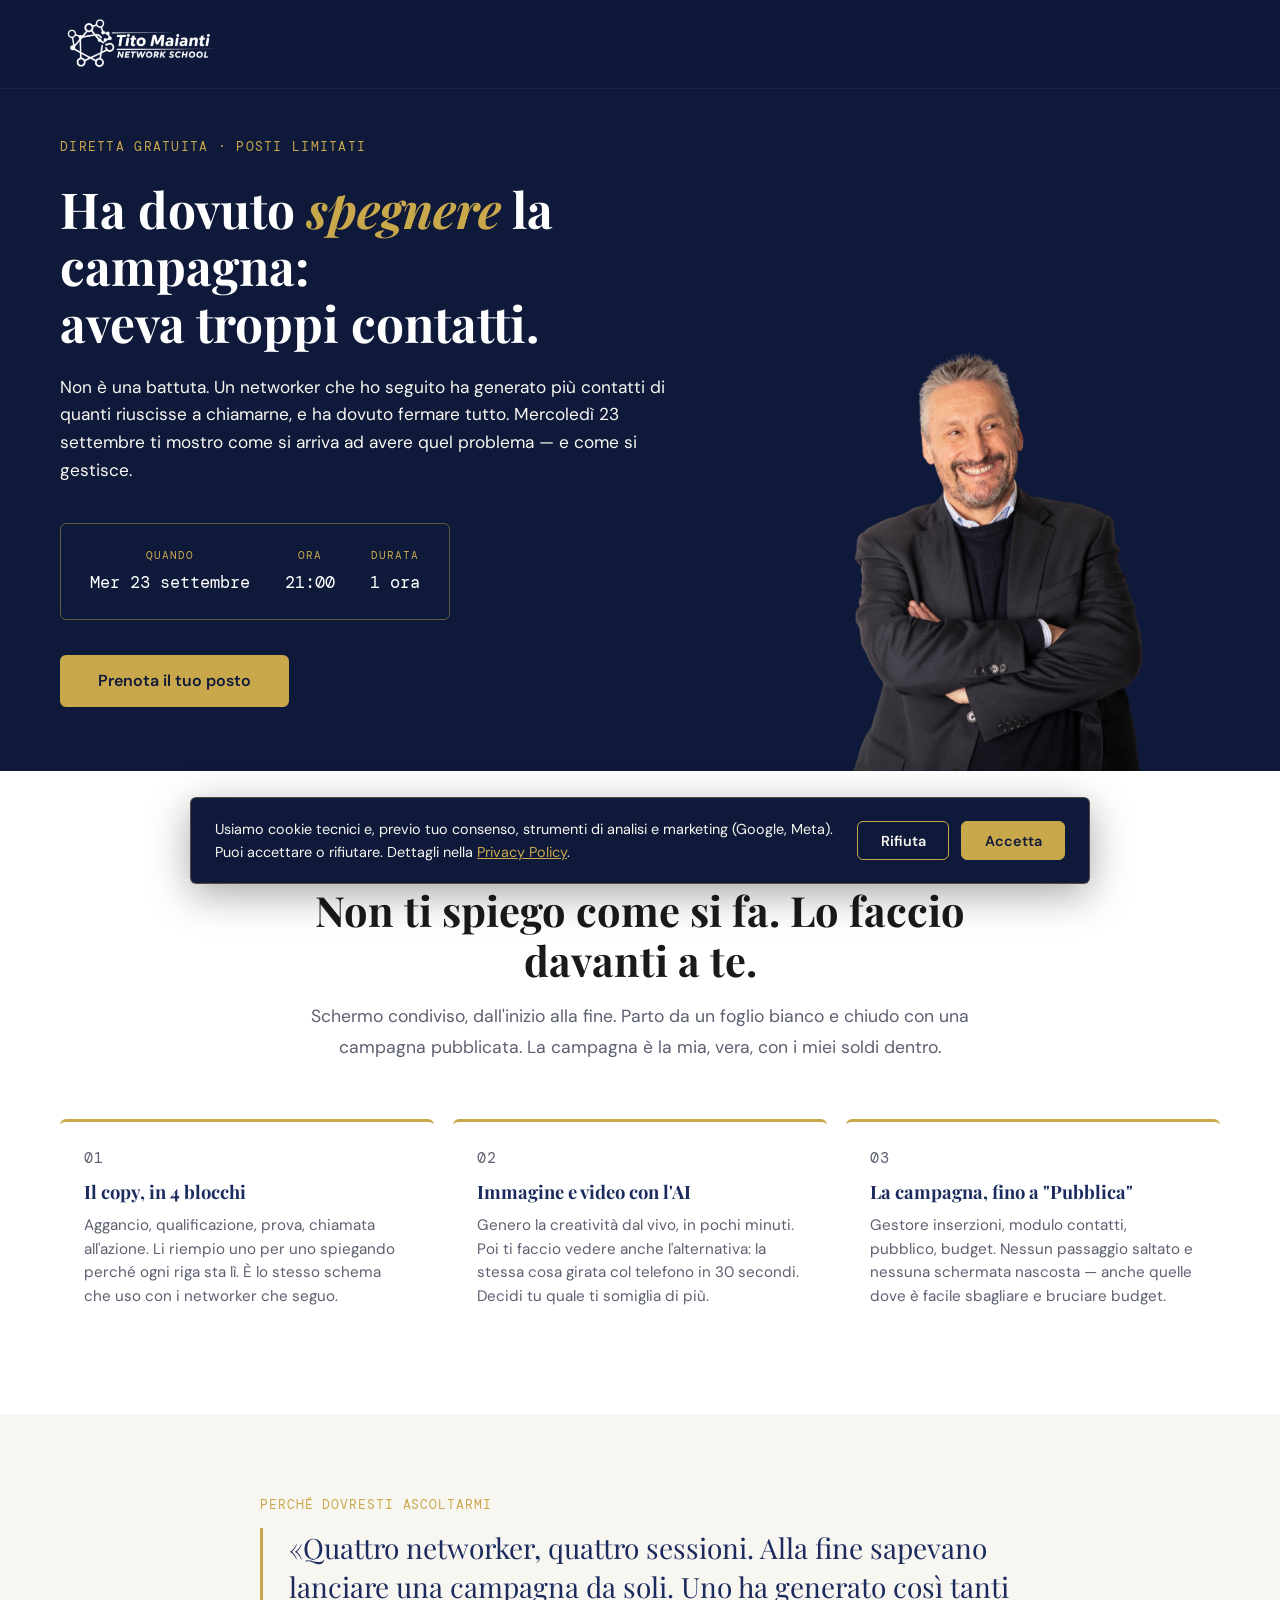
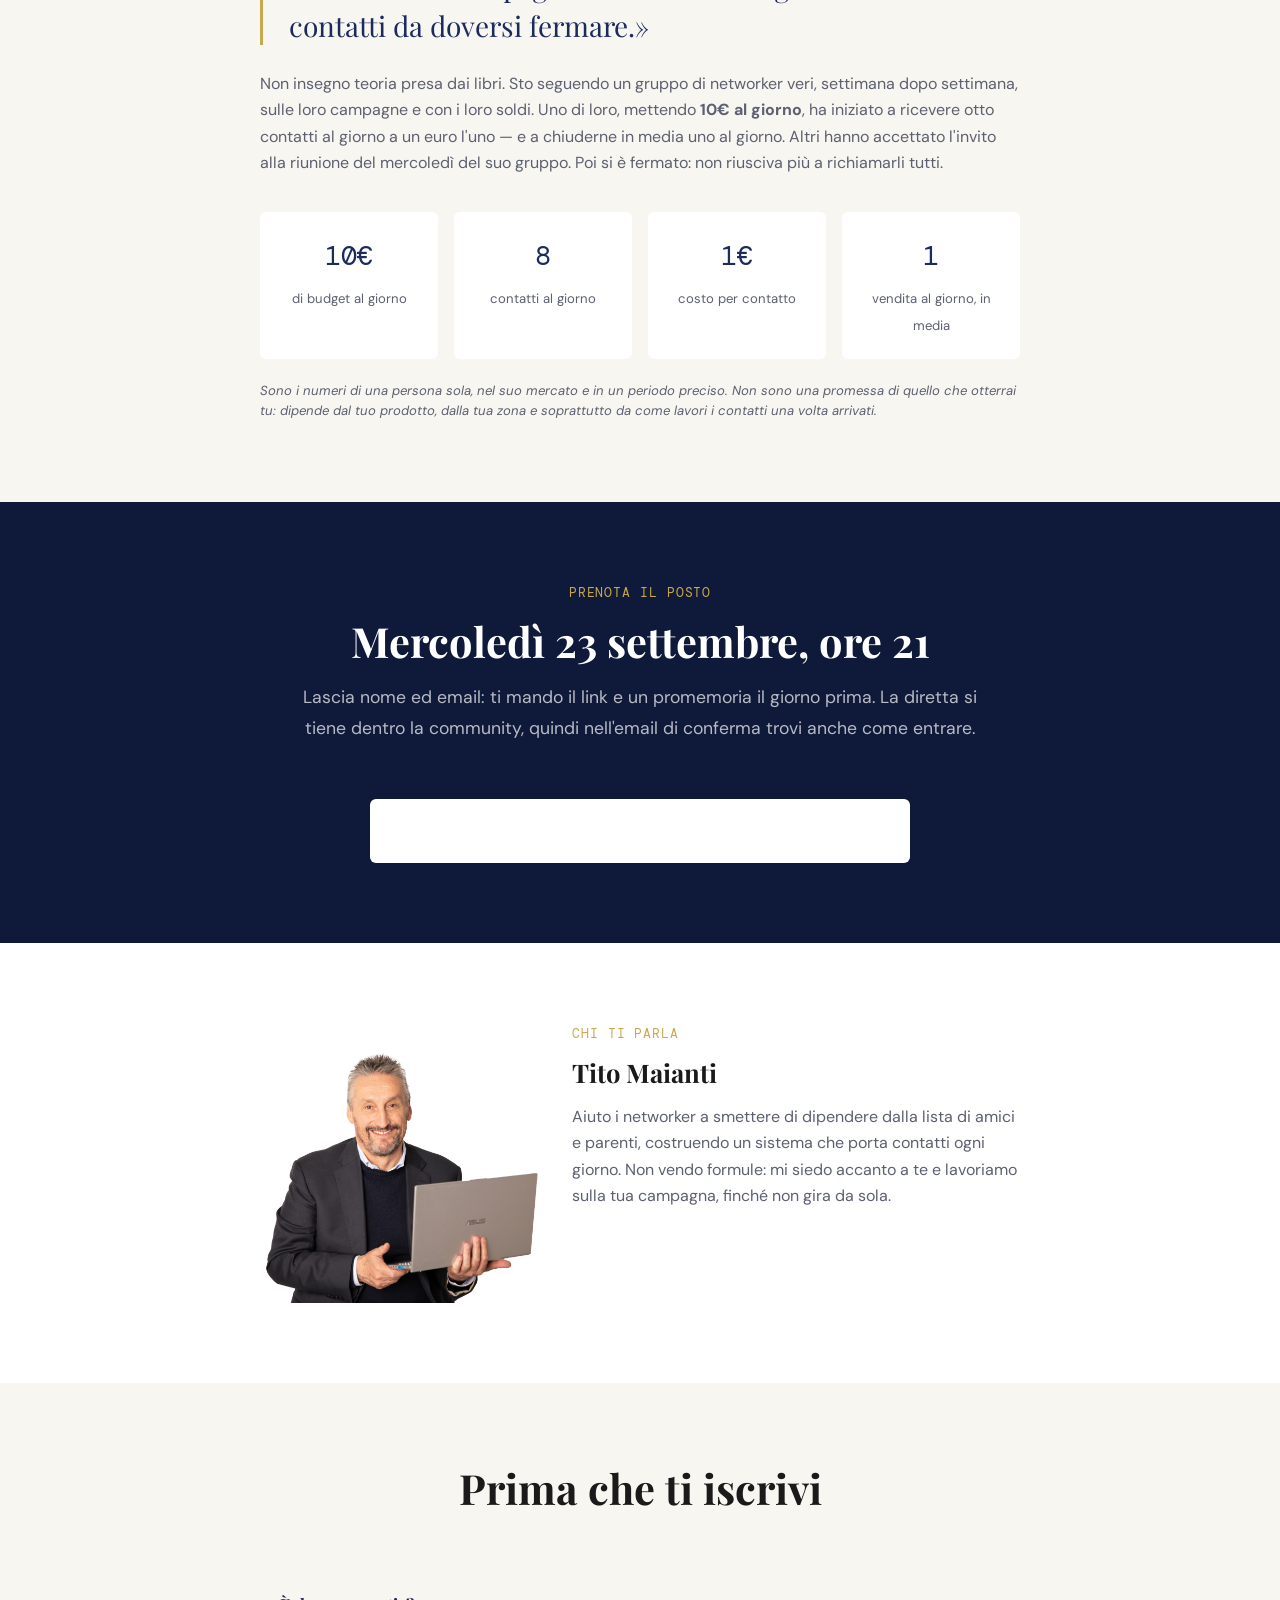
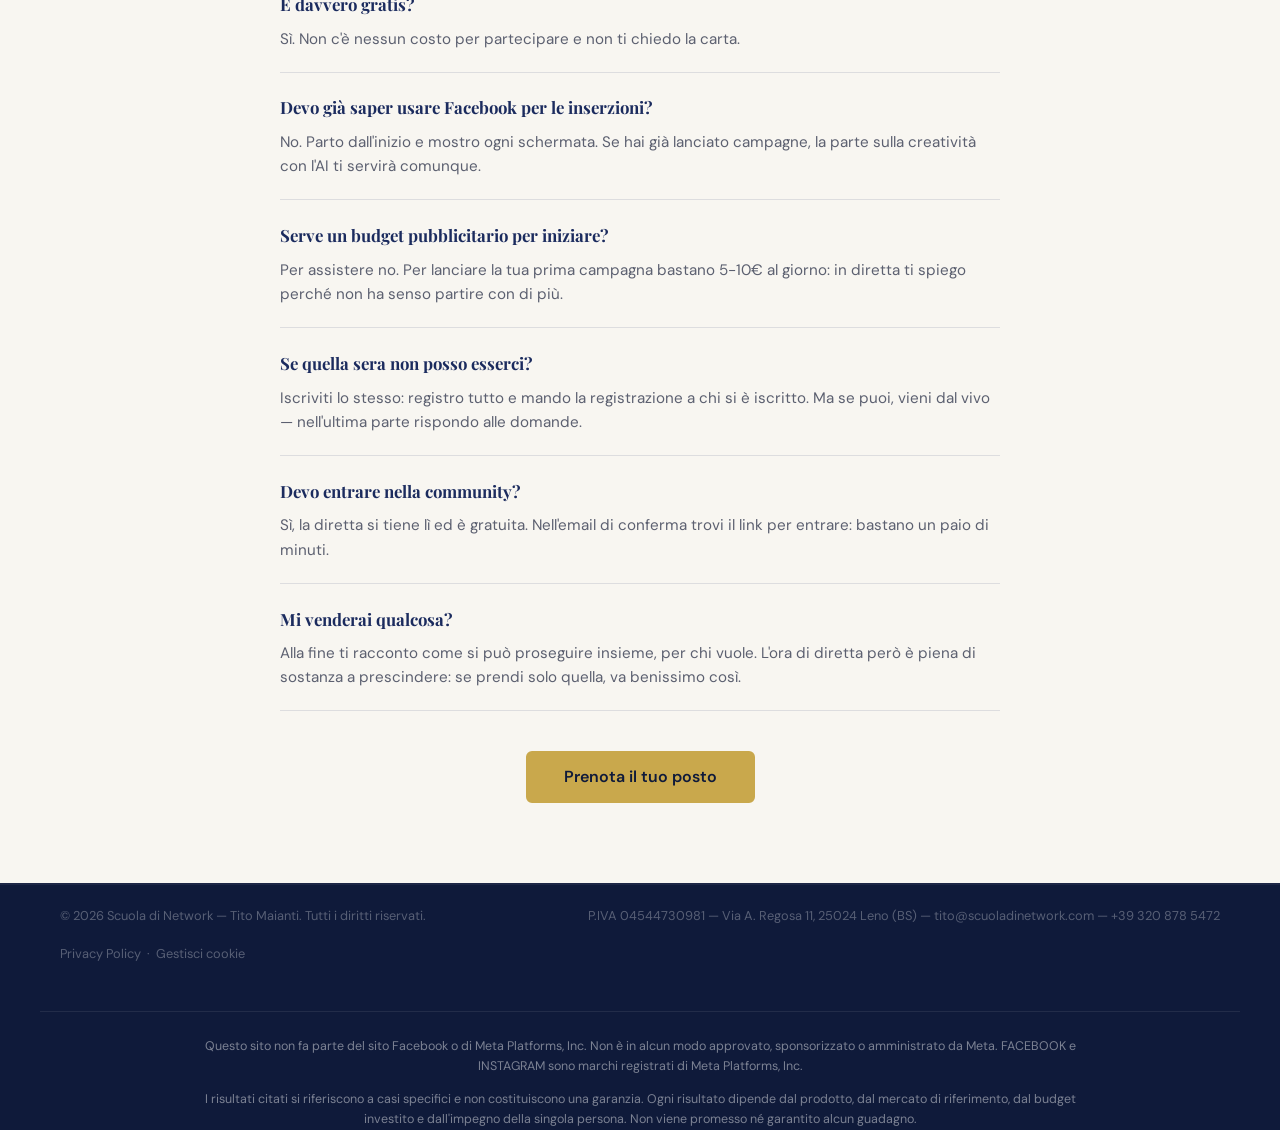
==== diretta.html @ ec6223a0 "Riallinea sito e funnel sulla diretta del 23 settembre Il sito comunicava ancora l'offerta a 3 tier " ====
<!DOCTYPE html>
<html lang="it">
<head>
  <!-- Consent Mode v2 + caricamento condizionato di GTM (GDPR) -->
  <script>
    window.dataLayer = window.dataLayer || [];
    function gtag(){dataLayer.push(arguments);}
    gtag('consent', 'default', {
      ad_storage: 'denied',
      analytics_storage: 'denied',
      ad_user_data: 'denied',
      ad_personalization: 'denied',
      wait_for_update: 500
    });

    window.loadGTM = function () {
      if (window.__gtmLoaded) return;
      window.__gtmLoaded = true;
      (function(w,d,s,l,i){w[l]=w[l]||[];w[l].push({'gtm.start':
      new Date().getTime(),event:'gtm.js'});var f=d.getElementsByTagName(s)[0],
      j=d.createElement(s),dl=l!='dataLayer'?'&l='+l:'';j.async=true;j.src=
      'https://www.googletagmanager.com/gtm.js?id='+i+dl;f.parentNode.insertBefore(j,f);
      })(window,document,'script','dataLayer','GTM-WN82N9PX');
    };

    window.loadPixel = function () {
      if (window.__pixelLoaded) return;
      window.__pixelLoaded = true;
      !function(f,b,e,v,n,t,s){if(f.fbq)return;n=f.fbq=function(){n.callMethod?
      n.callMethod.apply(n,arguments):n.queue.push(arguments)};if(!f._fbq)f._fbq=n;
      n.push=n;n.loaded=!0;n.version='2.0';n.queue=[];t=b.createElement(e);t.async=!0;
      t.src=v;s=b.getElementsByTagName(e)[0];s.parentNode.insertBefore(t,s)}(window,
      document,'script','https://connect.facebook.net/en_US/fbevents.js');
      fbq('init', '1515308506137464');
      fbq('track', 'PageView');
      if (window.ML_TRACK_LEAD) { fbq('track', 'Lead'); }
    };

    window.gtagConsentUpdate = function (state) {
      var granted = state === 'granted';
      gtag('consent', 'update', {
        ad_storage: granted ? 'granted' : 'denied',
        analytics_storage: granted ? 'granted' : 'denied',
        ad_user_data: granted ? 'granted' : 'denied',
        ad_personalization: granted ? 'granted' : 'denied'
      });
      if (granted) { window.loadGTM(); window.loadPixel(); }
    };

    try {
      if (localStorage.getItem('cookie-consent') === 'granted') {
        window.gtagConsentUpdate('granted');
      }
    } catch (e) {}
  </script>
  <!-- End Consent Mode / GTM -->

  <meta charset="UTF-8">
  <meta name="viewport" content="width=device-width, initial-scale=1.0">
  <title>Diretta gratuita 23 settembre — Costruisco una Lead Ad davanti a te | Scuola di Network</title>
  <meta name="description" content="Mercoledì 23 settembre, ore 21. In un'ora costruisco una campagna Facebook Lead Ad dal vivo: copy, immagine e video creati con l'AI, fino alla pubblicazione. Diretta gratuita per networker.">

  <!-- Open Graph: la pagina verrà condivisa in chat e nei gruppi -->
  <meta property="og:type" content="website">
  <meta property="og:title" content="Costruisco una Lead Ad davanti a te — diretta gratuita, 23 settembre">
  <meta property="og:description" content="Un'ora, in diretta: copy, creatività con l'AI e campagna online. Per networker che hanno finito la lista di amici e parenti.">
  <meta property="og:locale" content="it_IT">

  <link rel="preconnect" href="https://fonts.googleapis.com">
  <link rel="preconnect" href="https://fonts.gstatic.com" crossorigin>
  <link href="https://fonts.googleapis.com/css2?family=DM+Mono:wght@400;500&family=DM+Sans:ital,opsz,wght@0,9..40,400;0,9..40,500;0,9..40,600;1,9..40,400&family=Playfair+Display:ital,wght@0,700;0,800;1,700&display=swap" rel="stylesheet">

  <link rel="stylesheet" href="css/style.css">

  <style>
    /* === LANDING DIRETTA === */
    /* .nav è position:fixed → il padding-top deve lasciarla passare sopra */
    .dl-hero { background: var(--color-dark); color: var(--color-white); padding: 8.5rem 0 4rem; overflow: hidden; }
    .dl-hero__grid { display: grid; gap: 2rem; align-items: center; }
    @media (min-width: 900px) { .dl-hero__grid { grid-template-columns: 1.15fr 0.85fr; gap: 3rem; } }
    .dl-hero__text { max-width: 720px; margin: 0 auto; text-align: center; }
    @media (min-width: 900px) { .dl-hero__text { margin: 0; text-align: left; } }
    .dl-hero__eyebrow { font-family: var(--font-mono); color: var(--color-accent); text-transform: uppercase; letter-spacing: 0.1em; font-size: 0.8rem; margin-bottom: 1.4rem; }
    .dl-hero__headline { font-family: var(--font-title); font-size: clamp(1.9rem, 5vw, 3.1rem); line-height: 1.15; color: var(--color-white); margin-bottom: 1.4rem; }
    .dl-hero__headline em { color: var(--color-accent); font-style: italic; }
    .dl-hero__sub { font-size: 1.08rem; color: var(--color-light); line-height: 1.6; margin-bottom: 2.4rem; }

    /* Foto: ritaglio con sfondo trasparente, sta bene sul fondo scuro.
       Su mobile è nascosta per non spingere data e pulsante sotto la piega —
       il traffico da Facebook è quasi tutto da telefono. */
    .dl-hero__photo { display: none; }
    @media (min-width: 900px) {
      .dl-hero__photo { display: block; align-self: end; }
      .dl-hero__photo img { width: 100%; max-width: 420px; display: block; margin: 0 auto -4rem; }
    }

    .dl-when { display: inline-flex; flex-wrap: wrap; justify-content: center; gap: 0 2.2rem; border: 1px solid rgba(201,168,76,0.45); border-radius: var(--radius); padding: 1.1rem 1.8rem; margin-bottom: 2.2rem; }
    .dl-when__item { text-align: center; padding: 0.3rem 0; }
    .dl-when__label { font-family: var(--font-mono); font-size: 0.7rem; text-transform: uppercase; letter-spacing: 0.08em; color: var(--color-accent); display: block; margin-bottom: 0.2rem; }
    .dl-when__value { font-family: var(--font-mono); font-size: 1.05rem; color: var(--color-white); }

    .dl-steps { display: grid; gap: 1.2rem; margin-top: 2.5rem; }
    @media (min-width: 800px) { .dl-steps { grid-template-columns: repeat(3, 1fr); } }
    .dl-step { background: var(--color-white); border-radius: var(--radius); padding: 1.6rem 1.5rem; border-top: 3px solid var(--color-accent); }
    .dl-step__num { font-family: var(--font-mono); color: var(--color-accent); font-size: 0.8rem; letter-spacing: 0.08em; margin-bottom: 0.6rem; }
    .dl-step h3 { font-family: var(--font-title); font-size: 1.15rem; color: var(--color-primary); margin-bottom: 0.6rem; line-height: 1.3; }
    .dl-step p { color: var(--color-text-muted); font-size: 0.95rem; line-height: 1.55; }

    .dl-proof { max-width: 760px; margin: 0 auto; }
    .dl-proof__quote { font-family: var(--font-title); font-size: clamp(1.3rem, 3vw, 1.75rem); line-height: 1.4; color: var(--color-primary); border-left: 3px solid var(--color-accent); padding-left: 1.6rem; margin-bottom: 1.6rem; }
    .dl-proof__body { color: var(--color-text-muted); font-size: 1rem; line-height: 1.65; }
    .dl-numbers { display: grid; gap: 1rem; margin-top: 2.2rem; grid-template-columns: repeat(2, 1fr); }
    @media (min-width: 760px) { .dl-numbers { grid-template-columns: repeat(4, 1fr); } }
    .dl-number { background: var(--color-white); border-radius: var(--radius); padding: 1.3rem 0.9rem; text-align: center; }
    .dl-number__val { font-family: var(--font-mono); font-size: 1.7rem; color: var(--color-primary); display: block; margin-bottom: 0.3rem; }
    .dl-number__lab { font-size: 0.82rem; color: var(--color-text-muted); line-height: 1.4; }
    .dl-disclaimer { font-size: 0.82rem; color: var(--color-text-muted); line-height: 1.55; margin-top: 1.4rem; font-style: italic; }

    .dl-form-wrap { max-width: 540px; margin: 2rem auto 0; background: var(--color-white); border-radius: var(--radius); padding: 2rem 1.8rem; }
    .dl-form-note { font-size: 0.85rem; color: var(--color-text-muted); text-align: center; margin-top: 1rem; line-height: 1.5; }

    .dl-who { max-width: 760px; margin: 0 auto; display: grid; gap: 2rem; align-items: start; }
    @media (min-width: 760px) { .dl-who { grid-template-columns: 1fr 1.6fr; } }
    .dl-who img { width: 100%; border-radius: var(--radius); display: block; }

    .dl-faq { max-width: 720px; margin: 0 auto; }
    .dl-faq__item { border-bottom: 1px solid rgba(27,43,94,0.12); padding: 1.3rem 0; }
    .dl-faq__item h3 { font-family: var(--font-title); font-size: 1.05rem; color: var(--color-primary); margin-bottom: 0.5rem; }
    .dl-faq__item p { color: var(--color-text-muted); font-size: 0.95rem; line-height: 1.6; }
  </style>
</head>
<body>

  <nav class="nav" id="nav">
    <div class="container nav__inner">
      <a href="index.html" class="nav__logo">
        <img src="Logo Network School (1).png" alt="Scuola di Network" onerror="this.style.display='none';this.nextElementSibling.style.display='block'">
        <span class="nav__logo-text" style="display:none">Scuola di Network</span>
      </a>
    </div>
  </nav>

  <!-- ============================================================
       HERO — il gancio è la storia dei "troppi lead"
  ============================================================ -->
  <header class="dl-hero">
    <div class="container">
      <div class="dl-hero__grid">
      <div class="dl-hero__text">
        <p class="dl-hero__eyebrow">Diretta gratuita · posti limitati</p>

        <h1 class="dl-hero__headline">
          Ha dovuto <em>spegnere</em> la campagna:<br>aveva troppi contatti.
        </h1>

        <p class="dl-hero__sub">
          Non è una battuta. Un networker che ho seguito ha generato più contatti di
          quanti riuscisse a chiamarne, e ha dovuto fermare tutto.
          Mercoledì 23 settembre ti mostro come si arriva ad avere quel problema —
          e come si gestisce.
        </p>

        <div class="dl-when">
          <div class="dl-when__item">
            <span class="dl-when__label">Quando</span>
            <span class="dl-when__value">Mer 23 settembre</span>
          </div>
          <div class="dl-when__item">
            <span class="dl-when__label">Ora</span>
            <span class="dl-when__value">21:00</span>
          </div>
          <div class="dl-when__item">
            <span class="dl-when__label">Durata</span>
            <span class="dl-when__value">1 ora</span>
          </div>
        </div>

        <div>
          <a href="#iscriviti" class="btn btn--gold btn--lg">Prenota il tuo posto</a>
        </div>
      </div>

      <div class="dl-hero__photo">
        <img src="Progetto senza titolo (8).png" alt="Tito Maianti">
      </div>
      </div>
    </div>
  </header>

  <!-- ============================================================
       COSA VEDRAI
  ============================================================ -->
  <section class="section section--light">
    <div class="container">
      <div class="section__header section__header--center">
        <p class="section__eyebrow section__eyebrow--gold">Cosa succede in quell'ora</p>
        <h2 class="section__title">Non ti spiego come si fa. Lo faccio davanti a te.</h2>
        <p class="section__sub">
          Schermo condiviso, dall'inizio alla fine. Parto da un foglio bianco e chiudo
          con una campagna pubblicata. La campagna è la mia, vera, con i miei soldi dentro.
        </p>
      </div>

      <div class="dl-steps">
        <div class="dl-step">
          <p class="dl-step__num">01</p>
          <h3>Il copy, in 4 blocchi</h3>
          <p>
            Aggancio, qualificazione, prova, chiamata all'azione. Li riempio uno per uno
            spiegando perché ogni riga sta lì. È lo stesso schema che uso con i networker
            che seguo.
          </p>
        </div>
        <div class="dl-step">
          <p class="dl-step__num">02</p>
          <h3>Immagine e video con l'AI</h3>
          <p>
            Genero la creatività dal vivo, in pochi minuti. Poi ti faccio vedere anche
            l'alternativa: la stessa cosa girata col telefono in 30 secondi. Decidi tu
            quale ti somiglia di più.
          </p>
        </div>
        <div class="dl-step">
          <p class="dl-step__num">03</p>
          <h3>La campagna, fino a "Pubblica"</h3>
          <p>
            Gestore inserzioni, modulo contatti, pubblico, budget. Nessun passaggio
            saltato e nessuna schermata nascosta — anche quelle dove è facile
            sbagliare e bruciare budget.
          </p>
        </div>
      </div>
    </div>
  </section>

  <!-- ============================================================
       LA PROVA
       ⚠️ NUMERI DA COMPLETARE — vedi commento sotto
  ============================================================ -->
  <section class="section section--cream">
    <div class="container">
      <div class="dl-proof">
        <p class="section__eyebrow section__eyebrow--gold">Perché dovresti ascoltarmi</p>

        <blockquote class="dl-proof__quote">
          «Quattro networker, quattro sessioni. Alla fine sapevano lanciare una campagna
          da soli. Uno ha generato così tanti contatti da doversi fermare.»
        </blockquote>

        <p class="dl-proof__body">
          Non insegno teoria presa dai libri. Sto seguendo un gruppo di networker veri,
          settimana dopo settimana, sulle loro campagne e con i loro soldi.
          Uno di loro, mettendo <strong>10€ al giorno</strong>, ha iniziato a ricevere
          otto contatti al giorno a un euro l'uno — e a chiuderne in media
          uno al giorno. Altri hanno accettato l'invito alla riunione del mercoledì
          del suo gruppo. Poi si è fermato: non riusciva più a richiamarli tutti.
        </p>

        <div class="dl-numbers">
          <div class="dl-number">
            <span class="dl-number__val">10€</span>
            <span class="dl-number__lab">di budget al giorno</span>
          </div>
          <div class="dl-number">
            <span class="dl-number__val">8</span>
            <span class="dl-number__lab">contatti al giorno</span>
          </div>
          <div class="dl-number">
            <span class="dl-number__val">1€</span>
            <span class="dl-number__lab">costo per contatto</span>
          </div>
          <div class="dl-number">
            <span class="dl-number__val">1</span>
            <span class="dl-number__lab">vendita al giorno, in media</span>
          </div>
        </div>

        <p class="dl-disclaimer">
          Sono i numeri di una persona sola, nel suo mercato e in un periodo preciso.
          Non sono una promessa di quello che otterrai tu: dipende dal tuo prodotto,
          dalla tua zona e soprattutto da come lavori i contatti una volta arrivati.
        </p>
      </div>
    </div>
  </section>

  <!-- ============================================================
       ISCRIZIONE
  ============================================================ -->
  <section class="section section--dark" id="iscriviti">
    <div class="container">
      <div class="section__header section__header--center">
        <p class="section__eyebrow section__eyebrow--gold">Prenota il posto</p>
        <h2 class="section__title">Mercoledì 23 settembre, ore 21</h2>
        <p class="section__sub">
          Lascia nome ed email: ti mando il link e un promemoria il giorno prima.
          La diretta si tiene dentro la community, quindi nell'email di conferma
          trovi anche come entrare.
        </p>
      </div>

      <div class="dl-form-wrap">
        <!-- Form MailerLite "Diretta 23 settembre" (creato 2026-07-29).
             Gruppo dedicato "Diretta 23 settembre", opt-in singolo,
             redirect a grazie-diretta.html. Non modificare i campi a mano:
             si gestiscono dal builder MailerLite. -->
        <div class="ml-embedded" data-form="nNu1Yl"></div>
      </div>
    </div>
  </section>

  <!-- ============================================================
       CHI SONO
  ============================================================ -->
  <section class="section section--light">
    <div class="container">
      <div class="dl-who">
        <div>
          <!-- ⚠️ TITO: metti qui una tua foto vera (niente stock, da brand.md) -->
          <img src="Progetto senza titolo (7).png" alt="Tito Maianti" onerror="this.style.display='none'">
        </div>
        <div>
          <p class="section__eyebrow section__eyebrow--gold">Chi ti parla</p>
          <h2 class="section__title" style="font-size:1.6rem;">Tito Maianti</h2>
          <p style="color:var(--color-text-muted); line-height:1.65;">
            Aiuto i networker a smettere di dipendere dalla lista di amici e parenti,
            costruendo un sistema che porta contatti ogni giorno.
            Non vendo formule: mi siedo accanto a te e lavoriamo sulla tua campagna,
            finché non gira da sola.
          </p>
        </div>
      </div>
    </div>
  </section>

  <!-- ============================================================
       FAQ
  ============================================================ -->
  <section class="section section--cream">
    <div class="container">
      <div class="section__header section__header--center">
        <h2 class="section__title">Prima che ti iscrivi</h2>
      </div>

      <div class="dl-faq">
        <div class="dl-faq__item">
          <h3>È davvero gratis?</h3>
          <p>Sì. Non c'è nessun costo per partecipare e non ti chiedo la carta.</p>
        </div>
        <div class="dl-faq__item">
          <h3>Devo già saper usare Facebook per le inserzioni?</h3>
          <p>
            No. Parto dall'inizio e mostro ogni schermata. Se hai già lanciato campagne,
            la parte sulla creatività con l'AI ti servirà comunque.
          </p>
        </div>
        <div class="dl-faq__item">
          <h3>Serve un budget pubblicitario per iniziare?</h3>
          <p>
            Per assistere no. Per lanciare la tua prima campagna bastano 5-10€ al giorno:
            in diretta ti spiego perché non ha senso partire con di più.
          </p>
        </div>
        <div class="dl-faq__item">
          <h3>Se quella sera non posso esserci?</h3>
          <p>
            Iscriviti lo stesso: registro tutto e mando la registrazione a chi si è iscritto.
            Ma se puoi, vieni dal vivo — nell'ultima parte rispondo alle domande.
          </p>
        </div>
        <div class="dl-faq__item">
          <h3>Devo entrare nella community?</h3>
          <p>
            Sì, la diretta si tiene lì ed è gratuita. Nell'email di conferma trovi il link
            per entrare: bastano un paio di minuti.
          </p>
        </div>
        <div class="dl-faq__item">
          <h3>Mi venderai qualcosa?</h3>
          <p>
            Alla fine ti racconto come si può proseguire insieme, per chi vuole.
            L'ora di diretta però è piena di sostanza a prescindere: se prendi solo quella,
            va benissimo così.
          </p>
        </div>
      </div>

      <div style="text-align:center; margin-top:2.5rem;">
        <a href="#iscriviti" class="btn btn--gold btn--lg">Prenota il tuo posto</a>
      </div>
    </div>
  </section>

  <!-- ============================================================
       FOOTER
  ============================================================ -->
  <footer class="footer">
    <div class="footer__bottom">
      <div class="container footer__bottom-inner">
        <p>&copy; 2026 Scuola di Network — Tito Maianti. Tutti i diritti riservati.</p>
        <p>
          P.IVA 04544730981 — Via A. Regosa 11, 25024 Leno (BS) —
          <a href="mailto:tito@scuoladinetwork.com">tito@scuoladinetwork.com</a> —
          <a href="tel:+393208785472">+39 320 878 5472</a>
        </p>
        <p>
          <a href="privacy.html">Privacy Policy</a> &nbsp;·&nbsp;
          <button type="button" class="cookie-manage" data-cookie="manage">Gestisci cookie</button>
        </p>
      </div>

      <!-- ============================================================
           DISCLAIMER LEGALE
           Obbligatorio di fatto quando si fa pubblicità su Meta e si citano
           risultati. Va tenuto su tutte le pagine che ricevono traffico a pagamento.
      ============================================================ -->
      <div class="container legal-disclaimer">
        <p>
          Questo sito non fa parte del sito Facebook o di Meta Platforms, Inc.
          Non è in alcun modo approvato, sponsorizzato o amministrato da Meta.
          FACEBOOK e INSTAGRAM sono marchi registrati di Meta Platforms, Inc.
        </p>
        <p>
          I risultati citati si riferiscono a casi specifici e non costituiscono
          una garanzia. Ogni risultato dipende dal prodotto, dal mercato di
          riferimento, dal budget investito e dall'impegno della singola persona.
          Non viene promesso né garantito alcun guadagno.
        </p>
      </div>
    </div>
  </footer>

  <!-- ============================================================
       COOKIE BANNER (GDPR)
  ============================================================ -->
  <div class="cookie-banner" id="cookieBanner" role="dialog" aria-live="polite" aria-label="Consenso cookie">
    <p class="cookie-banner__text">
      Usiamo cookie tecnici e, previo tuo consenso, strumenti di analisi e
      marketing (Google, Meta). Puoi accettare o rifiutare. Dettagli nella
      <a href="privacy.html">Privacy Policy</a>.
    </p>
    <div class="cookie-banner__actions">
      <button type="button" class="cookie-banner__btn cookie-banner__btn--reject" data-cookie="reject">Rifiuta</button>
      <button type="button" class="cookie-banner__btn cookie-banner__btn--accept" data-cookie="accept">Accetta</button>
    </div>
  </div>

  <script src="js/cookie-consent.js" defer></script>

  <!-- MailerLite Universal -->
  <script>
    (function(w,d,e,u,f,l,n){w[f]=w[f]||function(){(w[f].q=w[f].q||[])
    .push(arguments);},l=d.createElement(e),l.async=1,l.src=u,
    n=d.getElementsByTagName(e)[0],n.parentNode.insertBefore(l,n);})
    (window,document,'script','https://assets.mailerlite.com/js/universal.js','ml');
    ml('account', '2491023');
  </script>
  <!-- End MailerLite Universal -->
</body>
</html>
---- css/style.css ----
/* ============================================================
   VARIABILI E RESET
============================================================ */
:root {
  --color-primary:    #1B2B5E;
  --color-accent:     #C9A84C;
  --color-dark:       #0F1A3A;
  --color-light:      #F8F6F1;
  --color-text:       #1A1A1A;
  --color-text-muted: #5C6070;
  --color-red-old:    #C0392B;
  --color-white:      #FFFFFF;

  --font-title:  'Playfair Display', Georgia, serif;
  --font-body:   'DM Sans', system-ui, sans-serif;
  --font-mono:   'DM Mono', 'Courier New', monospace;

  --max-width:   1200px;
  --gap:         2rem;
  --radius:      6px;

  --transition:  0.22s ease;
}

*, *::before, *::after { box-sizing: border-box; margin: 0; padding: 0; }

html { scroll-behavior: smooth; font-size: 16px; }

body {
  font-family: var(--font-body);
  font-size: 16px;
  color: var(--color-text);
  background: var(--color-white);
  line-height: 1.7;
  -webkit-font-smoothing: antialiased;
}

img { max-width: 100%; display: block; }
a { color: inherit; text-decoration: none; }
ul { list-style: none; }
button { cursor: pointer; border: none; background: none; font-family: inherit; }

/* ============================================================
   UTILITIES
============================================================ */
.container {
  width: 100%;
  max-width: var(--max-width);
  margin: 0 auto;
  padding: 0 1.25rem;
}

.mono { font-family: var(--font-mono); }

/* ============================================================
   SEZIONI
============================================================ */
.section {
  padding: 5rem 0;
}

.section--dark {
  background: var(--color-dark);
  color: var(--color-white);
}

.section--light {
  background: var(--color-white);
}

.section--cream {
  background: var(--color-light);
}

.section__header {
  margin-bottom: 3.5rem;
}

.section__header--center {
  text-align: center;
  max-width: 700px;
  margin-left: auto;
  margin-right: auto;
}

.section__eyebrow {
  display: block;
  font-family: var(--font-mono);
  font-size: 0.81rem;
  letter-spacing: 0.07em;
  text-transform: uppercase;
  color: var(--color-primary);
  opacity: 1;
  margin-bottom: 0.75rem;
}

.section__eyebrow--gold {
  color: var(--color-accent);
}

.section__title {
  font-family: var(--font-title);
  font-size: clamp(1.8rem, 4vw, 2.6rem);
  font-weight: 700;
  line-height: 1.2;
  margin-bottom: 1rem;
}

.section__title em {
  font-style: italic;
  color: var(--color-accent);
}

.section--dark .section__title {
  color: var(--color-white);
}

.section__sub {
  font-size: 1.1rem;
  color: var(--color-text-muted);
  line-height: 1.75;
}

.section--dark .section__sub {
  color: rgba(255,255,255,0.7);
}

/* ============================================================
   BOTTONI
============================================================ */
.btn {
  display: inline-flex;
  align-items: center;
  gap: 0.5rem;
  padding: 0.75rem 1.75rem;
  border-radius: var(--radius);
  font-family: var(--font-body);
  font-size: 0.95rem;
  font-weight: 600;
  line-height: 1;
  transition: background var(--transition), color var(--transition), border-color var(--transition), transform var(--transition);
  white-space: nowrap;
}

.btn:hover { transform: translateY(-1px); }
.btn:active { transform: translateY(0); }

.btn--primary {
  background: var(--color-primary);
  color: var(--color-white);
  border: 2px solid var(--color-primary);
}
.btn--primary:hover {
  background: #243672;
  border-color: #243672;
}

.btn--gold {
  background: var(--color-accent);
  color: var(--color-dark);
  border: 2px solid var(--color-accent);
}
.btn--gold:hover {
  background: #b8933e;
  border-color: #b8933e;
}

.btn--ghost {
  background: transparent;
  color: var(--color-white);
  border: 2px solid rgba(255,255,255,0.5);
}
.btn--ghost:hover {
  border-color: var(--color-white);
}

.btn--outline {
  background: transparent;
  color: var(--color-primary);
  border: 2px solid var(--color-primary);
}
.btn--outline:hover {
  background: var(--color-primary);
  color: var(--color-white);
}

.section--dark .btn--outline {
  color: var(--color-white);
  border-color: rgba(255,255,255,0.5);
}
.section--dark .btn--outline:hover {
  background: rgba(255,255,255,0.1);
  border-color: var(--color-white);
}

.btn--nav {
  background: var(--color-accent);
  color: var(--color-dark);
  border: 2px solid var(--color-accent);
  padding: 0.55rem 1.25rem;
  font-size: 0.88rem;
}
.btn--nav:hover {
  background: #b8933e;
  border-color: #b8933e;
}

.btn--lg {
  padding: 1rem 2.25rem;
  font-size: 1rem;
}

.btn--full {
  width: 100%;
  justify-content: center;
}

/* ============================================================
   NAV
============================================================ */
.nav {
  position: fixed;
  top: 0;
  left: 0;
  right: 0;
  z-index: 100;
  background: rgba(15, 26, 58, 0.97);
  backdrop-filter: blur(8px);
  border-bottom: 1px solid rgba(255,255,255,0.06);
  transition: box-shadow var(--transition);
}

.nav.scrolled {
  box-shadow: 0 2px 24px rgba(0,0,0,0.3);
}

.nav__inner {
  display: flex;
  align-items: center;
  justify-content: space-between;
  height: 88px;
}

.nav__logo {
  display: flex;
  align-items: center;
  gap: 0.75rem;
}

.nav__logo img {
  height: 52px;
  width: auto;
  filter: brightness(0) invert(1);
}

.nav__logo-text {
  font-family: var(--font-title);
  font-size: 1.1rem;
  font-weight: 700;
  color: var(--color-white);
}

.nav__links {
  display: flex;
  align-items: center;
  gap: 2rem;
}

.nav__links a {
  color: rgba(255,255,255,0.8);
  font-size: 0.9rem;
  font-weight: 500;
  transition: color var(--transition);
}

.nav__links a:hover { color: var(--color-white); }

.nav__toggle {
  display: none;
  flex-direction: column;
  gap: 5px;
  padding: 6px;
}

.nav__toggle span {
  display: block;
  width: 24px;
  height: 2px;
  background: var(--color-white);
  border-radius: 2px;
  transition: var(--transition);
}

/* ============================================================
   HERO
============================================================ */
.hero {
  position: relative;
  min-height: 100vh;
  display: flex;
  align-items: center;
  padding-top: 88px;
  padding-bottom: 88px;
  overflow: hidden;
}

.hero__bg {
  position: absolute;
  inset: 0;
  z-index: 0;
  background-repeat: no-repeat;
  background-size: auto calc(100% - 88px);
  background-position: 25% 88px;
}

.hero__photo-mobile {
  display: none;
}

.hero__overlay {
  position: absolute;
  inset: 0;
  background: linear-gradient(
    to left,
    rgba(15, 26, 58, 0.97) 0%,
    rgba(15, 26, 58, 0.92) 38%,
    rgba(15, 26, 58, 0.30) 60%,
    rgba(15, 26, 58, 0.05) 100%
  );
}

.hero__content {
  position: relative;
  z-index: 1;
  padding: 4rem 1.25rem;
  width: 48%;
  margin-left: 40%;
}

@media (max-width: 900px) {
  .hero__content {
    width: 100%;
    margin-left: 0;
  }
}

.hero__eyebrow {
  font-family: var(--font-mono);
  font-size: 0.88rem;
  letter-spacing: 0.07em;
  text-transform: uppercase;
  color: #e8c96a;
  margin-bottom: 1.25rem;
}

.hero__headline {
  font-family: var(--font-title);
  font-size: clamp(2.4rem, 6vw, 4rem);
  font-weight: 800;
  line-height: 1.1;
  color: var(--color-white);
  margin-bottom: 1.25rem;
}

.hero__sub {
  font-size: clamp(1rem, 2vw, 1.15rem);
  color: rgba(255,255,255,0.82);
  line-height: 1.7;
  margin-bottom: 2.25rem;
  max-width: 540px;
}

.hero__ctas {
  display: flex;
  flex-wrap: wrap;
  gap: 1rem;
  margin-bottom: 1.75rem;
}

.hero__trust {
  font-size: 0.94rem;
  color: rgba(255,255,255,0.9);
}

.hero__trust .mono {
  color: var(--color-accent);
  font-weight: 500;
}

.hero__scroll {
  position: absolute;
  bottom: 2rem;
  left: 50%;
  transform: translateX(-50%);
  z-index: 1;
  color: rgba(255,255,255,0.4);
  animation: bounce 2s infinite;
  transition: color var(--transition);
}

.hero__scroll:hover { color: rgba(255,255,255,0.8); }

@keyframes bounce {
  0%, 100% { transform: translateX(-50%) translateY(0); }
  50%       { transform: translateX(-50%) translateY(6px); }
}

/* ============================================================
   SEZIONE PROBLEMA
============================================================ */
.dipendenze {
  display: grid;
  grid-template-columns: repeat(auto-fit, minmax(260px, 1fr));
  gap: 2rem;
  margin-bottom: 3rem;
}

.dipendenza {
  padding: 2rem;
  border: 1px solid rgba(255,255,255,0.08);
  border-radius: var(--radius);
  background: rgba(255,255,255,0.03);
  transition: border-color var(--transition), background var(--transition);
}

.dipendenza:hover {
  border-color: rgba(192, 57, 43, 0.4);
  background: rgba(192, 57, 43, 0.05);
}

.dipendenza__icon {
  color: var(--color-red-old);
  margin-bottom: 1rem;
}

.dipendenza__titolo {
  font-family: var(--font-title);
  font-size: 1.2rem;
  color: var(--color-red-old);
  margin-bottom: 0.75rem;
}

.dipendenza__testo {
  color: rgba(255,255,255,0.85);
  font-size: 1rem;
  line-height: 1.7;
}

.problema__soluzione {
  max-width: 720px;
  margin: 0 auto;
  text-align: center;
  padding: 2.5rem;
  border-top: 1px solid rgba(201,168,76,0.25);
}

.problema__soluzione-testo {
  font-size: 1.1rem;
  line-height: 1.75;
  color: rgba(255,255,255,0.85);
  margin-bottom: 1rem;
}

.problema__soluzione-firma {
  font-family: var(--font-title);
  font-style: italic;
  color: var(--color-accent);
  font-size: 1rem;
}

/* ============================================================
   VIDEO CENTRATO
============================================================ */
.video-centrato {
  max-width: 800px;
  margin: 0 auto 2.5rem;
  border-radius: var(--radius);
  overflow: hidden;
  box-shadow: 0 20px 60px rgba(27, 43, 94, 0.15);
}

.video-centrato iframe {
  display: block;
  width: 100%;
  height: 450px;
  border: 0;
}

/* YouTube facade */
.yt-facade {
  position: relative;
  display: block;
  cursor: pointer;
  aspect-ratio: 16 / 9;
  background: #000;
}

.yt-facade__thumb {
  width: 100%;
  height: 100%;
  object-fit: cover;
  display: block;
  transition: opacity var(--transition);
}

.yt-facade:hover .yt-facade__thumb {
  opacity: 0.75;
}

.yt-facade__play {
  position: absolute;
  inset: 0;
  display: flex;
  align-items: center;
  justify-content: center;
  pointer-events: none;
}

.yt-facade__play svg {
  width: 72px;
  height: 72px;
  color: var(--color-accent);
  filter: drop-shadow(0 4px 16px rgba(0,0,0,0.5));
  transition: transform var(--transition), color var(--transition);
}

.yt-facade:hover .yt-facade__play svg {
  transform: scale(1.12);
  color: #e0bd5a;
}

.video-sotto {
  display: flex;
  flex-direction: column;
  align-items: center;
  gap: 1.5rem;
  text-align: center;
}

.promessa__lista--centrata {
  justify-content: center;
  flex-direction: row;
  flex-wrap: wrap;
  gap: 1.5rem 2.5rem;
}

.promessa__lista {
  display: flex;
  flex-direction: column;
  gap: 0.75rem;
  margin: 1.5rem 0 2rem;
}

.promessa__lista li {
  display: flex;
  align-items: center;
  gap: 0.75rem;
  font-size: 1rem;
  color: var(--color-text);
}

.promessa__lista .check {
  flex-shrink: 0;
  font-size: 1.15rem;
  color: var(--color-accent);
  font-weight: 700;
  line-height: 1;
}

.check-circle {
  flex-shrink: 0;
  display: inline-flex;
  align-items: center;
  justify-content: center;
  width: 24px;
  height: 24px;
  background: #C9A84C;
  border-radius: 50%;
  color: #fff;
  font-size: 14px;
  font-weight: 700;
  line-height: 1;
}

/* ============================================================
   CHI È TITO
============================================================ */
.tito {
  display: grid;
  grid-template-columns: 400px 1fr;
  gap: 5rem;
  align-items: center;
}

.tito__foto {
  position: relative;
}

.tito__foto img {
  width: 100%;
  border-radius: var(--radius);
  box-shadow: 0 24px 64px rgba(27, 43, 94, 0.15);
  background: transparent;
}

.tito__badge {
  position: absolute;
  bottom: -1.5rem;
  right: -1.5rem;
  background: var(--color-primary);
  color: var(--color-white);
  padding: 1.25rem 1.5rem;
  border-radius: var(--radius);
  text-align: center;
  box-shadow: 0 8px 32px rgba(27, 43, 94, 0.25);
}

.tito__badge .mono {
  display: block;
  font-size: 2rem;
  font-weight: 500;
  color: var(--color-accent);
  line-height: 1;
  margin-bottom: 0.25rem;
}

.tito__badge span:last-child {
  font-size: 0.72rem;
  letter-spacing: 0.05em;
  opacity: 0.8;
}

.tito__bio h2 {
  font-family: var(--font-title);
  font-size: clamp(1.6rem, 3vw, 2.1rem);
  font-weight: 700;
  line-height: 1.25;
  margin-bottom: 1.25rem;
  color: var(--color-primary);
}

.tito__storia {
  color: var(--color-text-muted);
  font-size: 1rem;
  line-height: 1.8;
  margin-bottom: 1rem;
}

.tito__numeri {
  display: flex;
  gap: 2rem;
  margin: 2rem 0;
  padding: 1.5rem 0;
  border-top: 1px solid rgba(27, 43, 94, 0.1);
  border-bottom: 1px solid rgba(27, 43, 94, 0.1);
}

.tito__numero {
  display: flex;
  flex-direction: column;
  gap: 0.25rem;
}

.tito__numero .mono {
  font-size: 1.8rem;
  font-weight: 500;
  color: var(--color-primary);
  line-height: 1;
}

.tito__numero span:last-child {
  font-size: 0.78rem;
  color: var(--color-text-muted);
}

/* ============================================================
   COMMUNITY SKOOL
============================================================ */
.community__benefit-grid {
  display: grid;
  grid-template-columns: repeat(auto-fit, minmax(260px, 1fr));
  gap: 2rem;
  margin-bottom: 3rem;
}

.community__benefit {
  padding: 2rem;
  border: 1px solid rgba(255,255,255,0.08);
  border-radius: var(--radius);
  background: rgba(255,255,255,0.03);
  transition: border-color var(--transition);
}

.community__benefit:hover {
  border-color: rgba(201,168,76,0.3);
}

.community__benefit-icon {
  color: var(--color-accent);
  margin-bottom: 1rem;
}

.community__benefit h3 {
  font-family: var(--font-title);
  font-size: 1.1rem;
  color: var(--color-white);
  margin-bottom: 0.75rem;
}

.community__benefit p {
  color: rgba(255,255,255,0.85);
  font-size: 1rem;
  line-height: 1.7;
}

.community__cta-box {
  text-align: center;
  padding: 3rem 2rem;
  background: rgba(201,168,76,0.08);
  border: 1px solid rgba(201,168,76,0.2);
  border-radius: var(--radius);
}

.community__cta-testo {
  font-size: 1.1rem;
  color: rgba(255,255,255,0.8);
  margin-bottom: 1.5rem;
}

.community__cta-testo .mono {
  color: var(--color-accent);
  font-weight: 500;
}

/* ============================================================
   PERCORSI / PREZZI
============================================================ */
.percorsi {
  display: grid;
  grid-template-columns: repeat(auto-fit, minmax(280px, 1fr));
  gap: 2rem;
  align-items: stretch;
}

.percorso {
  position: relative;
  display: flex;
  flex-direction: column;
  background: var(--color-white);
  border: 1.5px solid rgba(27, 43, 94, 0.12);
  border-radius: var(--radius);
  padding: 2.5rem 2rem;
  transition: box-shadow var(--transition), border-color var(--transition);
}

.percorso:hover {
  box-shadow: 0 16px 48px rgba(27, 43, 94, 0.1);
  border-color: rgba(27, 43, 94, 0.25);
}

.percorso--featured {
  border-color: var(--color-primary);
  box-shadow: 0 16px 48px rgba(27, 43, 94, 0.15);
}

.percorso__badge {
  position: absolute;
  top: -1px;
  right: 1.5rem;
  background: var(--color-primary);
  color: var(--color-white);
  font-size: 0.72rem;
  font-weight: 600;
  letter-spacing: 0.08em;
  text-transform: uppercase;
  padding: 0.35rem 0.85rem;
  border-radius: 0 0 var(--radius) var(--radius);
}

.percorso__nome {
  font-family: var(--font-title);
  font-size: 1.25rem;
  color: var(--color-primary);
  margin-bottom: 1rem;
}

.percorso__prezzo {
  display: flex;
  align-items: baseline;
  gap: 0.4rem;
  margin-bottom: 0.4rem;
}

.percorso__importo {
  font-size: 2.25rem;
  font-weight: 500;
  color: var(--color-primary);
  line-height: 1;
}

.percorso__periodo {
  font-size: 0.85rem;
  color: var(--color-text-muted);
}

.percorso__anticipo {
  font-size: 0.82rem;
  color: var(--color-text-muted);
  margin-bottom: 1.5rem;
}

.percorso__anticipo .mono {
  color: var(--color-text);
  font-weight: 500;
}

.percorso__lista {
  flex: 1;
  display: flex;
  flex-direction: column;
  gap: 0.65rem;
  margin-bottom: 2rem;
}

.percorso__lista li {
  display: flex;
  align-items: center;
  gap: 0.6rem;
  font-size: 0.9rem;
  color: var(--color-text-muted);
}

.percorso__lista svg {
  flex-shrink: 0;
  color: var(--color-primary);
}

.percorsi__nota {
  text-align: center;
  margin-top: 2.5rem;
  font-size: 0.9rem;
  color: var(--color-text-muted);
}

.percorsi__nota a {
  color: var(--color-primary);
  text-decoration: underline;
  text-underline-offset: 3px;
}

/* ============================================================
   COSA SVILUPPERAI
============================================================ */
.svilupperai__grid {
  display: grid;
  grid-template-columns: repeat(auto-fit, minmax(320px, 1fr));
  gap: 0;
}

.svilupperai__item {
  display: flex;
  gap: 1.5rem;
  align-items: flex-start;
  padding: 2rem;
  border-bottom: 1px solid rgba(255,255,255,0.06);
  border-right: 1px solid rgba(255,255,255,0.06);
  transition: background var(--transition);
}

.svilupperai__item:hover {
  background: rgba(255,255,255,0.03);
}

.svilupperai__num {
  font-size: 1.75rem;
  font-weight: 500;
  color: var(--color-accent);
  opacity: 0.5;
  flex-shrink: 0;
  line-height: 1;
  margin-top: 0.1rem;
}

.svilupperai__item h3 {
  font-family: var(--font-title);
  font-size: 1.1rem;
  color: var(--color-white);
  margin-bottom: 0.5rem;
  line-height: 1.3;
}

.svilupperai__item p {
  font-size: 0.9rem;
  color: rgba(255,255,255,0.55);
  line-height: 1.65;
}

/* ============================================================
   NON È PER TE
============================================================ */
.non-per-te__grid {
  display: grid;
  grid-template-columns: repeat(auto-fit, minmax(280px, 1fr));
  gap: 1.25rem;
  margin-bottom: 3rem;
}

.non-per-te__card {
  display: flex;
  gap: 1rem;
  align-items: flex-start;
  padding: 1.5rem;
  background: var(--color-white);
  border: 1.5px solid rgba(27, 43, 94, 0.1);
  border-radius: var(--radius);
}

.non-per-te__card svg {
  flex-shrink: 0;
  color: var(--color-red-old);
  margin-top: 0.1rem;
}

.non-per-te__card p {
  font-size: 0.92rem;
  color: var(--color-text-muted);
  line-height: 1.6;
}

.non-per-te__contrario {
  text-align: center;
  max-width: 580px;
  margin: 0 auto;
}

.non-per-te__contrario p {
  font-size: 1.05rem;
  line-height: 1.7;
  margin-bottom: 1.75rem;
  color: var(--color-text-muted);
}

.non-per-te__contrario strong {
  color: var(--color-primary);
}

/* ============================================================
   TESTIMONIANZE
============================================================ */
.testimonianze__rating {
  display: flex;
  align-items: center;
  justify-content: center;
  gap: 0.75rem;
  margin-top: 1.25rem;
}

.rating__stelle {
  display: flex;
  gap: 3px;
}

.rating__voto {
  font-size: 1.5rem;
  font-weight: 500;
  color: var(--color-primary);
}

.rating__count {
  font-size: 0.88rem;
  color: var(--color-text-muted);
}

.testimonianze__grid {
  display: grid;
  grid-template-columns: repeat(auto-fit, minmax(300px, 1fr));
  gap: 2rem;
}

.testimonianza {
  background: var(--color-light);
  border: 1px solid rgba(27, 43, 94, 0.08);
  border-radius: var(--radius);
  padding: 2rem;
}

.testimonianza__stelle {
  display: flex;
  gap: 3px;
  margin-bottom: 1rem;
}

.testimonianza__testo {
  font-size: 1rem;
  line-height: 1.8;
  color: var(--color-text-muted);
  margin-bottom: 1.5rem;
  font-style: italic;
}

.testimonianza__autore {
  display: flex;
  align-items: center;
  gap: 0.85rem;
}

.testimonianza__avatar {
  width: 42px;
  height: 42px;
  border-radius: 50%;
  background: var(--color-primary);
  color: var(--color-white);
  display: flex;
  align-items: center;
  justify-content: center;
  font-weight: 600;
  font-size: 1rem;
  flex-shrink: 0;
}

.testimonianza__autore strong {
  display: block;
  font-size: 0.92rem;
  color: var(--color-text);
}

.testimonianza__autore span {
  font-size: 0.8rem;
  color: var(--color-text-muted);
}

/* ============================================================
   FORM CONTATTI
============================================================ */
.contatti__inner {
  display: grid;
  grid-template-columns: 1fr 1fr;
  gap: 5rem;
  align-items: start;
}

.contatti__testo h2 {
  font-family: var(--font-title);
  font-size: clamp(1.6rem, 3vw, 2.2rem);
  font-weight: 700;
  line-height: 1.25;
  color: var(--color-white);
  margin-bottom: 1.25rem;
}

.contatti__testo p {
  color: rgba(255,255,255,0.65);
  line-height: 1.7;
  margin-bottom: 2rem;
}

.contatti__garanzie {
  display: flex;
  flex-direction: column;
  gap: 0.75rem;
}

.contatti__garanzie li {
  display: flex;
  align-items: center;
  gap: 0.75rem;
  font-size: 0.95rem;
  color: rgba(255,255,255,0.75);
}

.contatti__garanzie svg {
  color: var(--color-accent);
  flex-shrink: 0;
}

.contatti__form-box {
  background: var(--color-white);
  border-radius: var(--radius);
  padding: 2.5rem;
}

.form__group {
  margin-bottom: 1.25rem;
}

.form__label {
  display: block;
  font-size: 0.85rem;
  font-weight: 600;
  color: var(--color-text);
  margin-bottom: 0.5rem;
  letter-spacing: 0.02em;
}

.form__input,
.form__textarea {
  width: 100%;
  padding: 0.8rem 1rem;
  border: 1.5px solid rgba(27, 43, 94, 0.15);
  border-radius: var(--radius);
  font-family: var(--font-body);
  font-size: 0.95rem;
  color: var(--color-text);
  background: var(--color-white);
  transition: border-color var(--transition), box-shadow var(--transition);
  outline: none;
  appearance: none;
}

.form__input:focus,
.form__textarea:focus {
  border-color: var(--color-primary);
  box-shadow: 0 0 0 3px rgba(27, 43, 94, 0.08);
}

.form__input::placeholder,
.form__textarea::placeholder {
  color: #b0b5c0;
}

.form__textarea {
  resize: vertical;
  min-height: 110px;
}

.form__privacy {
  text-align: center;
  font-size: 0.78rem;
  color: var(--color-text-muted);
  margin-top: 0.85rem;
}

/* ============================================================
   FOOTER
============================================================ */
.footer {
  background: var(--color-dark);
  border-top: 1px solid rgba(255,255,255,0.06);
}

.footer__inner {
  display: grid;
  grid-template-columns: 1.5fr 1fr;
  gap: 4rem;
  padding-top: 4rem;
  padding-bottom: 3rem;
}

.footer__logo {
  display: flex;
  align-items: center;
  gap: 0.75rem;
  margin-bottom: 1rem;
}

.footer__logo img {
  height: 32px;
  width: auto;
  filter: brightness(0) invert(1);
}

.footer__logo-text {
  font-family: var(--font-title);
  font-size: 1.05rem;
  font-weight: 700;
  color: var(--color-white);
}

.footer__tagline {
  font-family: var(--font-title);
  font-style: italic;
  font-size: 1rem;
  color: var(--color-accent);
  margin-bottom: 0.75rem;
}

.footer__desc {
  font-size: 0.88rem;
  color: rgba(255,255,255,0.45);
  line-height: 1.6;
  max-width: 360px;
}

.footer__social {
  display: flex;
  gap: 1rem;
  margin-top: 1.25rem;
}

.footer__social a {
  display: flex;
  align-items: center;
  justify-content: center;
  width: 38px;
  height: 38px;
  border-radius: 50%;
  background: rgba(255,255,255,0.08);
  color: rgba(255,255,255,0.65);
  transition: background 0.2s, color 0.2s;
}

.footer__social a:hover {
  background: var(--color-accent);
  color: #fff;
}

.footer__links {
  display: grid;
  grid-template-columns: 1fr 1fr;
  gap: 2rem;
}

.footer__col h4 {
  font-size: 0.78rem;
  letter-spacing: 0.1em;
  text-transform: uppercase;
  color: rgba(255,255,255,0.3);
  margin-bottom: 1rem;
}

.footer__col ul {
  display: flex;
  flex-direction: column;
  gap: 0.6rem;
}

.footer__col a {
  font-size: 0.9rem;
  color: rgba(255,255,255,0.55);
  transition: color var(--transition);
}

.footer__col a:hover { color: var(--color-white); }

.footer__bottom {
  border-top: 1px solid rgba(255,255,255,0.06);
}

.footer__bottom-inner {
  display: flex;
  justify-content: space-between;
  align-items: center;
  padding: 1.25rem 1.25rem;
  gap: 1rem;
  flex-wrap: wrap;
}

.footer__bottom p {
  font-size: 0.8rem;
  color: rgba(255,255,255,0.3);
}

/* ============================================================
   RESPONSIVE — TABLET (max 900px)
============================================================ */
@media (max-width: 900px) {
  .section { padding: 4rem 0; }

  .video-promessa { grid-template-columns: 1fr; gap: 2.5rem; }

  .tito { grid-template-columns: 1fr; gap: 3rem; }
  .tito__foto { max-width: 420px; margin: 0 auto; }
  .tito__badge { right: 0; bottom: -1rem; }

  .contatti__inner { grid-template-columns: 1fr; gap: 3rem; }

  .footer__inner { grid-template-columns: 1fr; gap: 2.5rem; }
  .footer__bottom-inner { justify-content: center; text-align: center; }
}

/* ============================================================
   RESPONSIVE — MOBILE (max 640px)
============================================================ */
@media (max-width: 640px) {
  .section { padding: 3rem 0; }

  /* Nav */
  .nav__toggle { display: flex; }

  .nav__links {
    position: fixed;
    top: 88px;
    left: 0;
    right: 0;
    background: var(--color-dark);
    flex-direction: column;
    align-items: stretch;
    padding: 1.5rem 1.25rem 2rem;
    gap: 0;
    border-top: 1px solid rgba(255,255,255,0.06);
    transform: translateY(-110%);
    opacity: 0;
    pointer-events: none;
    transition: transform 0.3s ease, opacity 0.3s ease;
  }

  .nav__links.open {
    transform: translateY(0);
    opacity: 1;
    pointer-events: all;
  }

  .nav__links li { border-bottom: 1px solid rgba(255,255,255,0.05); }
  .nav__links a { display: block; padding: 0.9rem 0; }
  .btn--nav { margin-top: 1rem; text-align: center; justify-content: center; }

  /* Hero mobile: gradiente blu, niente foto */
  .hero {
    display: flex;
    flex-direction: column;
    justify-content: center;
    align-items: stretch;
    min-height: 100vh;
    padding-top: 88px;
    padding-bottom: 3rem;
    background: linear-gradient(135deg, #0F1A3A 0%, #1B2B5E 100%);
  }

  .hero__bg,
  .hero__bg .hero__overlay,
  .hero__photo-mobile,
  .hero__scroll { display: none; }

  .hero__content {
    position: relative;
    z-index: 1;
    display: block;
    width: 100% !important;
    max-width: 100% !important;
    margin-left: 0 !important;
    padding: 2.5rem 1.5rem;
    background: transparent;
    text-align: left;
  }

  .hero__eyebrow,
  .hero__headline,
  .hero__sub,
  .hero__ctas,
  .hero__trust { display: block; visibility: visible; opacity: 1; }

  .hero__headline { font-size: clamp(2rem, 8vw, 2.8rem); }

  .hero__ctas {
    display: flex;
    flex-direction: column;
    gap: 0.85rem;
  }

  .hero__ctas .btn { width: 100%; justify-content: center; }

  /* Dipendenze */
  .dipendenze { grid-template-columns: 1fr; }

  /* Percorsi */
  .percorsi { grid-template-columns: 1fr; }

  /* Svilupperai */
  .svilupperai__grid { grid-template-columns: 1fr; }
  .svilupperai__item { border-right: none; }

  /* Non per te */
  .non-per-te__grid { grid-template-columns: 1fr; }

  /* Testimonianze */
  .testimonianze__grid { grid-template-columns: 1fr; }

  /* Community */
  .community__benefit-grid { grid-template-columns: 1fr; }

  /* Tito numeri */
  .tito__numeri { flex-wrap: wrap; gap: 1.25rem; }

  /* Form box */
  .contatti__form-box { padding: 1.5rem; }

  /* Footer */
  .footer__links { grid-template-columns: 1fr; }
}

/* ============================================================
   ANIMAZIONI SCROLL (aggiunta via JS)
============================================================ */
.fade-in {
  opacity: 0;
  transform: translateY(24px);
  transition: opacity 0.55s ease, transform 0.55s ease;
}

.fade-in.visible {
  opacity: 1;
  transform: translateY(0);
}

/* ============================================================
   COOKIE BANNER (GDPR)
============================================================ */
.cookie-banner {
  position: fixed;
  left: 1rem;
  right: 1rem;
  bottom: 1rem;
  z-index: 9999;
  max-width: 900px;
  margin: 0 auto;
  background: var(--color-dark);
  color: var(--color-light);
  border: 1px solid rgba(201, 168, 76, 0.35);
  border-radius: var(--radius);
  padding: 1.25rem 1.5rem;
  box-shadow: 0 10px 40px rgba(0, 0, 0, 0.35);
  display: none;
  gap: 1.25rem;
  align-items: center;
  justify-content: space-between;
  flex-wrap: wrap;
}

.cookie-banner.is-visible { display: flex; }

.cookie-banner__text {
  flex: 1 1 340px;
  font-family: var(--font-body);
  font-size: 0.9rem;
  line-height: 1.55;
  color: var(--color-light);
  margin: 0;
}

.cookie-banner__text a {
  color: var(--color-accent);
  text-decoration: underline;
}

.cookie-banner__actions {
  display: flex;
  gap: 0.75rem;
  flex: 0 0 auto;
}

.cookie-banner__btn {
  font-family: var(--font-body);
  font-size: 0.9rem;
  font-weight: 600;
  padding: 0.6rem 1.4rem;
  border-radius: var(--radius);
  cursor: pointer;
  transition: var(--transition);
  border: 1px solid var(--color-accent);
}

.cookie-banner__btn--accept {
  background: var(--color-accent);
  color: var(--color-dark);
}

.cookie-banner__btn--accept:hover { filter: brightness(0.92); }

.cookie-banner__btn--reject {
  background: transparent;
  color: var(--color-light);
}

.cookie-banner__btn--reject:hover { background: rgba(255, 255, 255, 0.08); }

/* Link "Gestisci cookie" nel footer */
.cookie-manage {
  background: none;
  border: none;
  padding: 0;
  font: inherit;
  color: inherit;
  cursor: pointer;
  text-align: left;
}

.cookie-manage:hover { text-decoration: underline; }

@media (max-width: 640px) {
  .cookie-banner {
    flex-direction: column;
    align-items: stretch;
    gap: 1rem;
  }
  .cookie-banner__actions { width: 100%; }
  .cookie-banner__btn { flex: 1; }
}

/* ============================================================
   POPUP LEAD MAGNET
============================================================ */
.lm-popup {
  position: fixed;
  inset: 0;
  z-index: 10000;
  display: none;
  align-items: center;
  justify-content: center;
  padding: 1rem;
  background: rgba(15, 26, 58, 0.6);
}

.lm-popup.is-visible { display: flex; }

.lm-popup__box {
  position: relative;
  width: 100%;
  max-width: 460px;
  background: var(--color-white);
  border-radius: var(--radius);
  padding: 2.5rem 2rem 2rem;
  box-shadow: 0 20px 60px rgba(0, 0, 0, 0.35);
  border-top: 4px solid var(--color-accent);
}

.lm-popup__close {
  position: absolute;
  top: 0.75rem;
  right: 0.9rem;
  background: none;
  border: none;
  font-size: 1.6rem;
  line-height: 1;
  color: var(--color-text-muted);
  cursor: pointer;
  padding: 0.25rem;
}

.lm-popup__close:hover { color: var(--color-text); }

.lm-popup__eyebrow {
  font-family: var(--font-mono);
  color: var(--color-accent);
  text-transform: uppercase;
  letter-spacing: 0.08em;
  font-size: 0.8rem;
  margin-bottom: 0.6rem;
}

.lm-popup__title {
  font-family: var(--font-title);
  font-size: 1.5rem;
  color: var(--color-primary);
  line-height: 1.3;
  margin-bottom: 0.8rem;
}

.lm-popup__text {
  font-family: var(--font-body);
  color: var(--color-text-muted);
  font-size: 0.95rem;
  line-height: 1.55;
  margin-bottom: 1.5rem;
}

.lm-popup__form-placeholder {
  border: 1.5px dashed var(--color-accent);
  border-radius: var(--radius);
  padding: 1rem;
  font-family: var(--font-mono);
  font-size: 0.85rem;
  color: var(--color-text-muted);
  text-align: center;
}

@media (max-width: 640px) {
  .lm-popup__box { padding: 2rem 1.5rem 1.5rem; }
}

/* === DISCLAIMER LEGALE (footer, tutte le pagine) === */
.legal-disclaimer {
  border-top: 1px solid rgba(255,255,255,0.08);
  padding: 1.6rem 0 0;
  margin-top: 1.6rem;
}
.legal-disclaimer p {
  font-size: 0.78rem;
  line-height: 1.6;
  color: rgba(255,255,255,0.45);
  max-width: 900px;
  margin: 0 auto 0.8rem;
  text-align: center;
}
.legal-disclaimer p:last-child { margin-bottom: 0; }
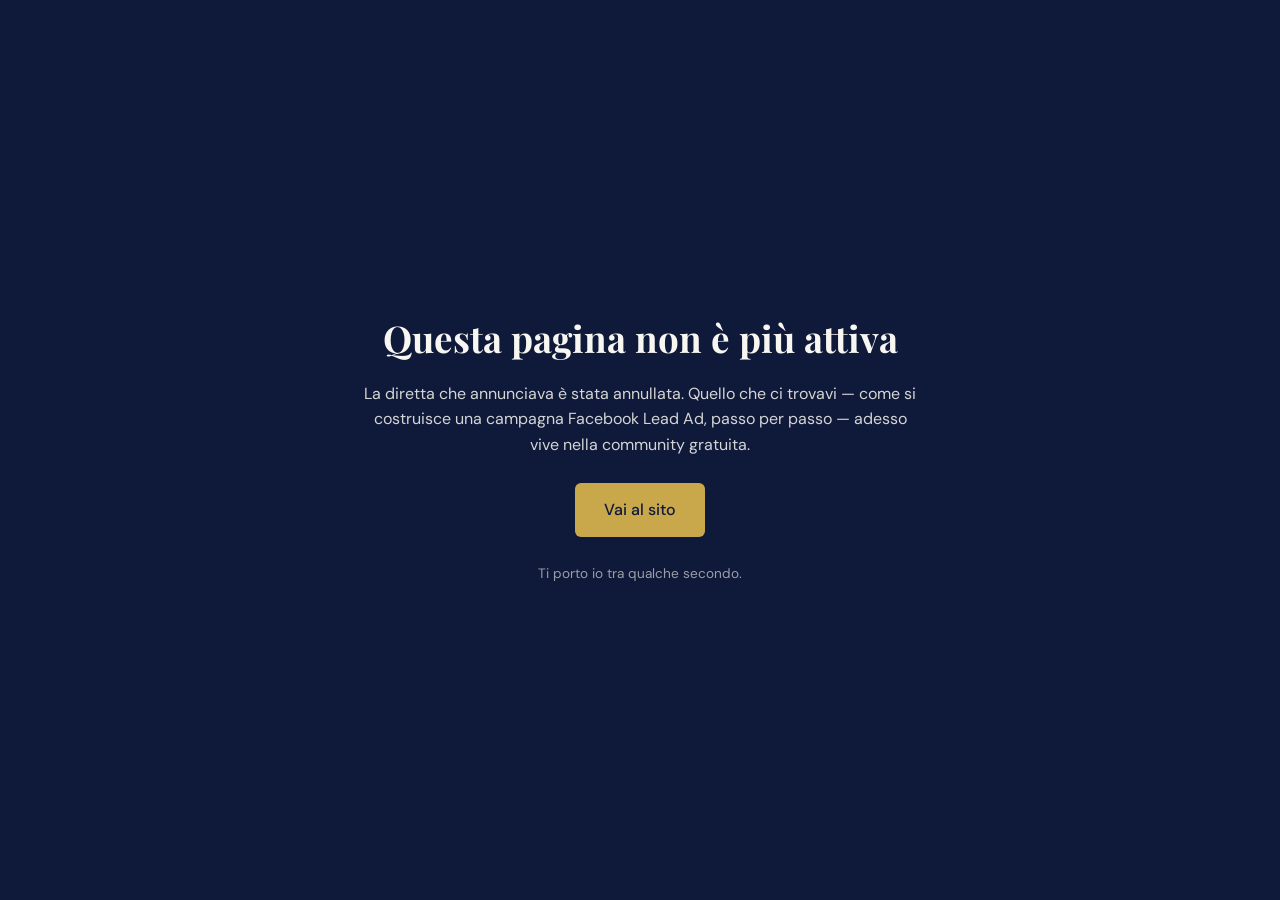
==== commit 7871af68: "Rimuove la diretta cancellata e punta tutto sulla community La diretta gratuita del 23 settembre 202" ====
--- a/diretta.html
+++ b/diretta.html
@@ -1,460 +1,51 @@
 <!DOCTYPE html>
 <html lang="it">
 <head>
-  <!-- Consent Mode v2 + caricamento condizionato di GTM (GDPR) -->
-  <script>
-    window.dataLayer = window.dataLayer || [];
-    function gtag(){dataLayer.push(arguments);}
-    gtag('consent', 'default', {
-      ad_storage: 'denied',
-      analytics_storage: 'denied',
-      ad_user_data: 'denied',
-      ad_personalization: 'denied',
-      wait_for_update: 500
-    });
-
-    window.loadGTM = function () {
-      if (window.__gtmLoaded) return;
-      window.__gtmLoaded = true;
-      (function(w,d,s,l,i){w[l]=w[l]||[];w[l].push({'gtm.start':
-      new Date().getTime(),event:'gtm.js'});var f=d.getElementsByTagName(s)[0],
-      j=d.createElement(s),dl=l!='dataLayer'?'&l='+l:'';j.async=true;j.src=
-      'https://www.googletagmanager.com/gtm.js?id='+i+dl;f.parentNode.insertBefore(j,f);
-      })(window,document,'script','dataLayer','GTM-WN82N9PX');
-    };
-
-    window.loadPixel = function () {
-      if (window.__pixelLoaded) return;
-      window.__pixelLoaded = true;
-      !function(f,b,e,v,n,t,s){if(f.fbq)return;n=f.fbq=function(){n.callMethod?
-      n.callMethod.apply(n,arguments):n.queue.push(arguments)};if(!f._fbq)f._fbq=n;
-      n.push=n;n.loaded=!0;n.version='2.0';n.queue=[];t=b.createElement(e);t.async=!0;
-      t.src=v;s=b.getElementsByTagName(e)[0];s.parentNode.insertBefore(t,s)}(window,
-      document,'script','https://connect.facebook.net/en_US/fbevents.js');
-      fbq('init', '1515308506137464');
-      fbq('track', 'PageView');
-      if (window.ML_TRACK_LEAD) { fbq('track', 'Lead'); }
-    };
-
-    window.gtagConsentUpdate = function (state) {
-      var granted = state === 'granted';
-      gtag('consent', 'update', {
-        ad_storage: granted ? 'granted' : 'denied',
-        analytics_storage: granted ? 'granted' : 'denied',
-        ad_user_data: granted ? 'granted' : 'denied',
-        ad_personalization: granted ? 'granted' : 'denied'
-      });
-      if (granted) { window.loadGTM(); window.loadPixel(); }
-    };
-
-    try {
-      if (localStorage.getItem('cookie-consent') === 'granted') {
-        window.gtagConsentUpdate('granted');
-      }
-    } catch (e) {}
-  </script>
-  <!-- End Consent Mode / GTM -->
-
   <meta charset="UTF-8">
   <meta name="viewport" content="width=device-width, initial-scale=1.0">
-  <title>Diretta gratuita 23 settembre — Costruisco una Lead Ad davanti a te | Scuola di Network</title>
-  <meta name="description" content="Mercoledì 23 settembre, ore 21. In un'ora costruisco una campagna Facebook Lead Ad dal vivo: copy, immagine e video creati con l'AI, fino alla pubblicazione. Diretta gratuita per networker.">
-
-  <!-- Open Graph: la pagina verrà condivisa in chat e nei gruppi -->
-  <meta property="og:type" content="website">
-  <meta property="og:title" content="Costruisco una Lead Ad davanti a te — diretta gratuita, 23 settembre">
-  <meta property="og:description" content="Un'ora, in diretta: copy, creatività con l'AI e campagna online. Per networker che hanno finito la lista di amici e parenti.">
-  <meta property="og:locale" content="it_IT">
-
+  <meta name="robots" content="noindex, follow">
+  <link rel="canonical" href="https://scuoladinetwork.com/">
+  <meta http-equiv="refresh" content="5; url=index.html">
+  <title>Questa pagina non &egrave; pi&ugrave; attiva &mdash; Scuola di Network</title>
+  <!--
+    2026-08-28: la diretta del 23 settembre 2026 e' stata cancellata.
+    Questa pagina non viene eliminata perche' potrebbero esistere link
+    esterni che ci puntano: reindirizza alla homepage.
+    Nessun tracking qui dentro: una pagina di rimbalzo non ha bisogno di
+    GTM ne' del Pixel, e cosi' non serve nemmeno il banner cookie.
+  -->
   <link rel="preconnect" href="https://fonts.googleapis.com">
   <link rel="preconnect" href="https://fonts.gstatic.com" crossorigin>
-  <link href="https://fonts.googleapis.com/css2?family=DM+Mono:wght@400;500&family=DM+Sans:ital,opsz,wght@0,9..40,400;0,9..40,500;0,9..40,600;1,9..40,400&family=Playfair+Display:ital,wght@0,700;0,800;1,700&display=swap" rel="stylesheet">
-
-  <link rel="stylesheet" href="css/style.css">
-
+  <link href="https://fonts.googleapis.com/css2?family=DM+Sans:opsz,wght@9..40,400;9..40,500&family=Playfair+Display:wght@700&display=swap" rel="stylesheet">
   <style>
-    /* === LANDING DIRETTA === */
-    /* .nav è position:fixed → il padding-top deve lasciarla passare sopra */
-    .dl-hero { background: var(--color-dark); color: var(--color-white); padding: 8.5rem 0 4rem; overflow: hidden; }
-    .dl-hero__grid { display: grid; gap: 2rem; align-items: center; }
-    @media (min-width: 900px) { .dl-hero__grid { grid-template-columns: 1.15fr 0.85fr; gap: 3rem; } }
-    .dl-hero__text { max-width: 720px; margin: 0 auto; text-align: center; }
-    @media (min-width: 900px) { .dl-hero__text { margin: 0; text-align: left; } }
-    .dl-hero__eyebrow { font-family: var(--font-mono); color: var(--color-accent); text-transform: uppercase; letter-spacing: 0.1em; font-size: 0.8rem; margin-bottom: 1.4rem; }
-    .dl-hero__headline { font-family: var(--font-title); font-size: clamp(1.9rem, 5vw, 3.1rem); line-height: 1.15; color: var(--color-white); margin-bottom: 1.4rem; }
-    .dl-hero__headline em { color: var(--color-accent); font-style: italic; }
-    .dl-hero__sub { font-size: 1.08rem; color: var(--color-light); line-height: 1.6; margin-bottom: 2.4rem; }
-
-    /* Foto: ritaglio con sfondo trasparente, sta bene sul fondo scuro.
-       Su mobile è nascosta per non spingere data e pulsante sotto la piega —
-       il traffico da Facebook è quasi tutto da telefono. */
-    .dl-hero__photo { display: none; }
-    @media (min-width: 900px) {
-      .dl-hero__photo { display: block; align-self: end; }
-      .dl-hero__photo img { width: 100%; max-width: 420px; display: block; margin: 0 auto -4rem; }
+    :root{
+      --color-dark:#0F1A3A; --color-accent:#C9A84C; --color-light:#F8F6F1;
+      --font-title:'Playfair Display',Georgia,serif; --font-body:'DM Sans',system-ui,sans-serif;
+      --radius:6px;
     }
-
-    .dl-when { display: inline-flex; flex-wrap: wrap; justify-content: center; gap: 0 2.2rem; border: 1px solid rgba(201,168,76,0.45); border-radius: var(--radius); padding: 1.1rem 1.8rem; margin-bottom: 2.2rem; }
-    .dl-when__item { text-align: center; padding: 0.3rem 0; }
-    .dl-when__label { font-family: var(--font-mono); font-size: 0.7rem; text-transform: uppercase; letter-spacing: 0.08em; color: var(--color-accent); display: block; margin-bottom: 0.2rem; }
-    .dl-when__value { font-family: var(--font-mono); font-size: 1.05rem; color: var(--color-white); }
-
-    .dl-steps { display: grid; gap: 1.2rem; margin-top: 2.5rem; }
-    @media (min-width: 800px) { .dl-steps { grid-template-columns: repeat(3, 1fr); } }
-    .dl-step { background: var(--color-white); border-radius: var(--radius); padding: 1.6rem 1.5rem; border-top: 3px solid var(--color-accent); }
-    .dl-step__num { font-family: var(--font-mono); color: var(--color-accent); font-size: 0.8rem; letter-spacing: 0.08em; margin-bottom: 0.6rem; }
-    .dl-step h3 { font-family: var(--font-title); font-size: 1.15rem; color: var(--color-primary); margin-bottom: 0.6rem; line-height: 1.3; }
-    .dl-step p { color: var(--color-text-muted); font-size: 0.95rem; line-height: 1.55; }
-
-    .dl-proof { max-width: 760px; margin: 0 auto; }
-    .dl-proof__quote { font-family: var(--font-title); font-size: clamp(1.3rem, 3vw, 1.75rem); line-height: 1.4; color: var(--color-primary); border-left: 3px solid var(--color-accent); padding-left: 1.6rem; margin-bottom: 1.6rem; }
-    .dl-proof__body { color: var(--color-text-muted); font-size: 1rem; line-height: 1.65; }
-    .dl-numbers { display: grid; gap: 1rem; margin-top: 2.2rem; grid-template-columns: repeat(2, 1fr); }
-    @media (min-width: 760px) { .dl-numbers { grid-template-columns: repeat(4, 1fr); } }
-    .dl-number { background: var(--color-white); border-radius: var(--radius); padding: 1.3rem 0.9rem; text-align: center; }
-    .dl-number__val { font-family: var(--font-mono); font-size: 1.7rem; color: var(--color-primary); display: block; margin-bottom: 0.3rem; }
-    .dl-number__lab { font-size: 0.82rem; color: var(--color-text-muted); line-height: 1.4; }
-    .dl-disclaimer { font-size: 0.82rem; color: var(--color-text-muted); line-height: 1.55; margin-top: 1.4rem; font-style: italic; }
-
-    .dl-form-wrap { max-width: 540px; margin: 2rem auto 0; background: var(--color-white); border-radius: var(--radius); padding: 2rem 1.8rem; }
-    .dl-form-note { font-size: 0.85rem; color: var(--color-text-muted); text-align: center; margin-top: 1rem; line-height: 1.5; }
-
-    .dl-who { max-width: 760px; margin: 0 auto; display: grid; gap: 2rem; align-items: start; }
-    @media (min-width: 760px) { .dl-who { grid-template-columns: 1fr 1.6fr; } }
-    .dl-who img { width: 100%; border-radius: var(--radius); display: block; }
-
-    .dl-faq { max-width: 720px; margin: 0 auto; }
-    .dl-faq__item { border-bottom: 1px solid rgba(27,43,94,0.12); padding: 1.3rem 0; }
-    .dl-faq__item h3 { font-family: var(--font-title); font-size: 1.05rem; color: var(--color-primary); margin-bottom: 0.5rem; }
-    .dl-faq__item p { color: var(--color-text-muted); font-size: 0.95rem; line-height: 1.6; }
+    *{box-sizing:border-box;margin:0;padding:0}
+    body{
+      background:var(--color-dark); color:var(--color-light);
+      font-family:var(--font-body); line-height:1.6;
+      min-height:100vh; display:flex; align-items:center; justify-content:center;
+      padding:2rem; text-align:center;
+    }
+    .box{max-width:560px}
+    h1{font-family:var(--font-title); font-size:clamp(1.6rem,4vw,2.3rem); line-height:1.25; margin-bottom:1.2rem}
+    p{margin-bottom:1.6rem; opacity:.85}
+    a.btn{
+      display:inline-block; background:var(--color-accent); color:var(--color-dark);
+      text-decoration:none; font-weight:500; padding:0.9rem 1.8rem; border-radius:var(--radius);
+    }
+    .small{font-size:.85rem; opacity:.6; margin-top:1.6rem; margin-bottom:0}
   </style>
 </head>
 <body>
-
-  <nav class="nav" id="nav">
-    <div class="container nav__inner">
-      <a href="index.html" class="nav__logo">
-        <img src="Logo Network School (1).png" alt="Scuola di Network" onerror="this.style.display='none';this.nextElementSibling.style.display='block'">
-        <span class="nav__logo-text" style="display:none">Scuola di Network</span>
-      </a>
-    </div>
-  </nav>
-
-  <!-- ============================================================
-       HERO — il gancio è la storia dei "troppi lead"
-  ============================================================ -->
-  <header class="dl-hero">
-    <div class="container">
-      <div class="dl-hero__grid">
-      <div class="dl-hero__text">
-        <p class="dl-hero__eyebrow">Diretta gratuita · posti limitati</p>
-
-        <h1 class="dl-hero__headline">
-          Ha dovuto <em>spegnere</em> la campagna:<br>aveva troppi contatti.
-        </h1>
-
-        <p class="dl-hero__sub">
-          Non è una battuta. Un networker che ho seguito ha generato più contatti di
-          quanti riuscisse a chiamarne, e ha dovuto fermare tutto.
-          Mercoledì 23 settembre ti mostro come si arriva ad avere quel problema —
-          e come si gestisce.
-        </p>
-
-        <div class="dl-when">
-          <div class="dl-when__item">
-            <span class="dl-when__label">Quando</span>
-            <span class="dl-when__value">Mer 23 settembre</span>
-          </div>
-          <div class="dl-when__item">
-            <span class="dl-when__label">Ora</span>
-            <span class="dl-when__value">21:00</span>
-          </div>
-          <div class="dl-when__item">
-            <span class="dl-when__label">Durata</span>
-            <span class="dl-when__value">1 ora</span>
-          </div>
-        </div>
-
-        <div>
-          <a href="#iscriviti" class="btn btn--gold btn--lg">Prenota il tuo posto</a>
-        </div>
-      </div>
-
-      <div class="dl-hero__photo">
-        <img src="Progetto senza titolo (8).png" alt="Tito Maianti">
-      </div>
-      </div>
-    </div>
-  </header>
-
-  <!-- ============================================================
-       COSA VEDRAI
-  ============================================================ -->
-  <section class="section section--light">
-    <div class="container">
-      <div class="section__header section__header--center">
-        <p class="section__eyebrow section__eyebrow--gold">Cosa succede in quell'ora</p>
-        <h2 class="section__title">Non ti spiego come si fa. Lo faccio davanti a te.</h2>
-        <p class="section__sub">
-          Schermo condiviso, dall'inizio alla fine. Parto da un foglio bianco e chiudo
-          con una campagna pubblicata. La campagna è la mia, vera, con i miei soldi dentro.
-        </p>
-      </div>
-
-      <div class="dl-steps">
-        <div class="dl-step">
-          <p class="dl-step__num">01</p>
-          <h3>Il copy, in 4 blocchi</h3>
-          <p>
-            Aggancio, qualificazione, prova, chiamata all'azione. Li riempio uno per uno
-            spiegando perché ogni riga sta lì. È lo stesso schema che uso con i networker
-            che seguo.
-          </p>
-        </div>
-        <div class="dl-step">
-          <p class="dl-step__num">02</p>
-          <h3>Immagine e video con l'AI</h3>
-          <p>
-            Genero la creatività dal vivo, in pochi minuti. Poi ti faccio vedere anche
-            l'alternativa: la stessa cosa girata col telefono in 30 secondi. Decidi tu
-            quale ti somiglia di più.
-          </p>
-        </div>
-        <div class="dl-step">
-          <p class="dl-step__num">03</p>
-          <h3>La campagna, fino a "Pubblica"</h3>
-          <p>
-            Gestore inserzioni, modulo contatti, pubblico, budget. Nessun passaggio
-            saltato e nessuna schermata nascosta — anche quelle dove è facile
-            sbagliare e bruciare budget.
-          </p>
-        </div>
-      </div>
-    </div>
-  </section>
-
-  <!-- ============================================================
-       LA PROVA
-       ⚠️ NUMERI DA COMPLETARE — vedi commento sotto
-  ============================================================ -->
-  <section class="section section--cream">
-    <div class="container">
-      <div class="dl-proof">
-        <p class="section__eyebrow section__eyebrow--gold">Perché dovresti ascoltarmi</p>
-
-        <blockquote class="dl-proof__quote">
-          «Quattro networker, quattro sessioni. Alla fine sapevano lanciare una campagna
-          da soli. Uno ha generato così tanti contatti da doversi fermare.»
-        </blockquote>
-
-        <p class="dl-proof__body">
-          Non insegno teoria presa dai libri. Sto seguendo un gruppo di networker veri,
-          settimana dopo settimana, sulle loro campagne e con i loro soldi.
-          Uno di loro, mettendo <strong>10€ al giorno</strong>, ha iniziato a ricevere
-          otto contatti al giorno a un euro l'uno — e a chiuderne in media
-          uno al giorno. Altri hanno accettato l'invito alla riunione del mercoledì
-          del suo gruppo. Poi si è fermato: non riusciva più a richiamarli tutti.
-        </p>
-
-        <div class="dl-numbers">
-          <div class="dl-number">
-            <span class="dl-number__val">10€</span>
-            <span class="dl-number__lab">di budget al giorno</span>
-          </div>
-          <div class="dl-number">
-            <span class="dl-number__val">8</span>
-            <span class="dl-number__lab">contatti al giorno</span>
-          </div>
-          <div class="dl-number">
-            <span class="dl-number__val">1€</span>
-            <span class="dl-number__lab">costo per contatto</span>
-          </div>
-          <div class="dl-number">
-            <span class="dl-number__val">1</span>
-            <span class="dl-number__lab">vendita al giorno, in media</span>
-          </div>
-        </div>
-
-        <p class="dl-disclaimer">
-          Sono i numeri di una persona sola, nel suo mercato e in un periodo preciso.
-          Non sono una promessa di quello che otterrai tu: dipende dal tuo prodotto,
-          dalla tua zona e soprattutto da come lavori i contatti una volta arrivati.
-        </p>
-      </div>
-    </div>
-  </section>
-
-  <!-- ============================================================
-       ISCRIZIONE
-  ============================================================ -->
-  <section class="section section--dark" id="iscriviti">
-    <div class="container">
-      <div class="section__header section__header--center">
-        <p class="section__eyebrow section__eyebrow--gold">Prenota il posto</p>
-        <h2 class="section__title">Mercoledì 23 settembre, ore 21</h2>
-        <p class="section__sub">
-          Lascia nome ed email: ti mando il link e un promemoria il giorno prima.
-          La diretta si tiene dentro la community, quindi nell'email di conferma
-          trovi anche come entrare.
-        </p>
-      </div>
-
-      <div class="dl-form-wrap">
-        <!-- Form MailerLite "Diretta 23 settembre" (creato 2026-07-29).
-             Gruppo dedicato "Diretta 23 settembre", opt-in singolo,
-             redirect a grazie-diretta.html. Non modificare i campi a mano:
-             si gestiscono dal builder MailerLite. -->
-        <div class="ml-embedded" data-form="nNu1Yl"></div>
-      </div>
-    </div>
-  </section>
-
-  <!-- ============================================================
-       CHI SONO
-  ============================================================ -->
-  <section class="section section--light">
-    <div class="container">
-      <div class="dl-who">
-        <div>
-          <!-- ⚠️ TITO: metti qui una tua foto vera (niente stock, da brand.md) -->
-          <img src="Progetto senza titolo (7).png" alt="Tito Maianti" onerror="this.style.display='none'">
-        </div>
-        <div>
-          <p class="section__eyebrow section__eyebrow--gold">Chi ti parla</p>
-          <h2 class="section__title" style="font-size:1.6rem;">Tito Maianti</h2>
-          <p style="color:var(--color-text-muted); line-height:1.65;">
-            Aiuto i networker a smettere di dipendere dalla lista di amici e parenti,
-            costruendo un sistema che porta contatti ogni giorno.
-            Non vendo formule: mi siedo accanto a te e lavoriamo sulla tua campagna,
-            finché non gira da sola.
-          </p>
-        </div>
-      </div>
-    </div>
-  </section>
-
-  <!-- ============================================================
-       FAQ
-  ============================================================ -->
-  <section class="section section--cream">
-    <div class="container">
-      <div class="section__header section__header--center">
-        <h2 class="section__title">Prima che ti iscrivi</h2>
-      </div>
-
-      <div class="dl-faq">
-        <div class="dl-faq__item">
-          <h3>È davvero gratis?</h3>
-          <p>Sì. Non c'è nessun costo per partecipare e non ti chiedo la carta.</p>
-        </div>
-        <div class="dl-faq__item">
-          <h3>Devo già saper usare Facebook per le inserzioni?</h3>
-          <p>
-            No. Parto dall'inizio e mostro ogni schermata. Se hai già lanciato campagne,
-            la parte sulla creatività con l'AI ti servirà comunque.
-          </p>
-        </div>
-        <div class="dl-faq__item">
-          <h3>Serve un budget pubblicitario per iniziare?</h3>
-          <p>
-            Per assistere no. Per lanciare la tua prima campagna bastano 5-10€ al giorno:
-            in diretta ti spiego perché non ha senso partire con di più.
-          </p>
-        </div>
-        <div class="dl-faq__item">
-          <h3>Se quella sera non posso esserci?</h3>
-          <p>
-            Iscriviti lo stesso: registro tutto e mando la registrazione a chi si è iscritto.
-            Ma se puoi, vieni dal vivo — nell'ultima parte rispondo alle domande.
-          </p>
-        </div>
-        <div class="dl-faq__item">
-          <h3>Devo entrare nella community?</h3>
-          <p>
-            Sì, la diretta si tiene lì ed è gratuita. Nell'email di conferma trovi il link
-            per entrare: bastano un paio di minuti.
-          </p>
-        </div>
-        <div class="dl-faq__item">
-          <h3>Mi venderai qualcosa?</h3>
-          <p>
-            Alla fine ti racconto come si può proseguire insieme, per chi vuole.
-            L'ora di diretta però è piena di sostanza a prescindere: se prendi solo quella,
-            va benissimo così.
-          </p>
-        </div>
-      </div>
-
-      <div style="text-align:center; margin-top:2.5rem;">
-        <a href="#iscriviti" class="btn btn--gold btn--lg">Prenota il tuo posto</a>
-      </div>
-    </div>
-  </section>
-
-  <!-- ============================================================
-       FOOTER
-  ============================================================ -->
-  <footer class="footer">
-    <div class="footer__bottom">
-      <div class="container footer__bottom-inner">
-        <p>&copy; 2026 Scuola di Network — Tito Maianti. Tutti i diritti riservati.</p>
-        <p>
-          P.IVA 04544730981 — Via A. Regosa 11, 25024 Leno (BS) —
-          <a href="mailto:tito@scuoladinetwork.com">tito@scuoladinetwork.com</a> —
-          <a href="tel:+393208785472">+39 320 878 5472</a>
-        </p>
-        <p>
-          <a href="privacy.html">Privacy Policy</a> &nbsp;·&nbsp;
-          <button type="button" class="cookie-manage" data-cookie="manage">Gestisci cookie</button>
-        </p>
-      </div>
-
-      <!-- ============================================================
-           DISCLAIMER LEGALE
-           Obbligatorio di fatto quando si fa pubblicità su Meta e si citano
-           risultati. Va tenuto su tutte le pagine che ricevono traffico a pagamento.
-      ============================================================ -->
-      <div class="container legal-disclaimer">
-        <p>
-          Questo sito non fa parte del sito Facebook o di Meta Platforms, Inc.
-          Non è in alcun modo approvato, sponsorizzato o amministrato da Meta.
-          FACEBOOK e INSTAGRAM sono marchi registrati di Meta Platforms, Inc.
-        </p>
-        <p>
-          I risultati citati si riferiscono a casi specifici e non costituiscono
-          una garanzia. Ogni risultato dipende dal prodotto, dal mercato di
-          riferimento, dal budget investito e dall'impegno della singola persona.
-          Non viene promesso né garantito alcun guadagno.
-        </p>
-      </div>
-    </div>
-  </footer>
-
-  <!-- ============================================================
-       COOKIE BANNER (GDPR)
-  ============================================================ -->
-  <div class="cookie-banner" id="cookieBanner" role="dialog" aria-live="polite" aria-label="Consenso cookie">
-    <p class="cookie-banner__text">
-      Usiamo cookie tecnici e, previo tuo consenso, strumenti di analisi e
-      marketing (Google, Meta). Puoi accettare o rifiutare. Dettagli nella
-      <a href="privacy.html">Privacy Policy</a>.
-    </p>
-    <div class="cookie-banner__actions">
-      <button type="button" class="cookie-banner__btn cookie-banner__btn--reject" data-cookie="reject">Rifiuta</button>
-      <button type="button" class="cookie-banner__btn cookie-banner__btn--accept" data-cookie="accept">Accetta</button>
-    </div>
+  <div class="box">
+    <h1>Questa pagina non &egrave; pi&ugrave; attiva</h1>
+    <p>La diretta che annunciava &egrave; stata annullata. Quello che ci trovavi &mdash; come si costruisce una campagna Facebook Lead Ad, passo per passo &mdash; adesso vive nella community gratuita.</p>
+    <a class="btn" href="index.html">Vai al sito</a>
+    <p class="small">Ti porto io tra qualche secondo.</p>
   </div>
-
-  <script src="js/cookie-consent.js" defer></script>
-
-  <!-- MailerLite Universal -->
-  <script>
-    (function(w,d,e,u,f,l,n){w[f]=w[f]||function(){(w[f].q=w[f].q||[])
-    .push(arguments);},l=d.createElement(e),l.async=1,l.src=u,
-    n=d.getElementsByTagName(e)[0],n.parentNode.insertBefore(l,n);})
-    (window,document,'script','https://assets.mailerlite.com/js/universal.js','ml');
-    ml('account', '2491023');
-  </script>
-  <!-- End MailerLite Universal -->
 </body>
 </html>
